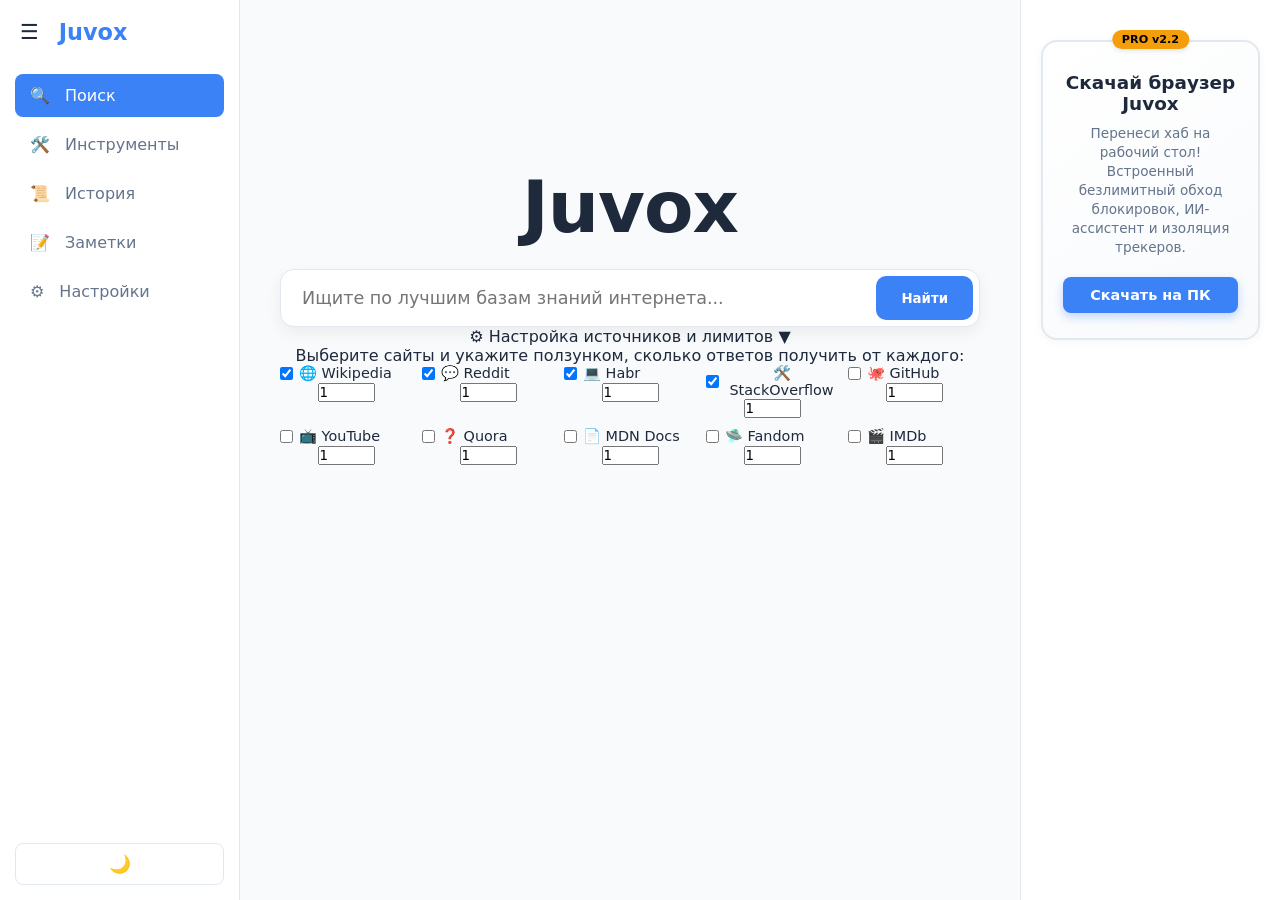
==== index.html @ 14ad8d16 "Update index.html" ====
<!DOCTYPE html>
<html lang="ru" data-theme="light">
<head>
    <meta charset="UTF-8">
    <meta name="viewport" content="width=device-width, initial-scale=1.0">
    <title>Juvox — Персональный Хаб</title>
    <link rel="stylesheet" href="style.css">
</head>
<body>

    <div class="juvox-container">
        
        <aside class="sidebar" id="sidebar">
            <div class="sidebar-header">
                <button id="sidebar-toggle" class="toggle-btn" title="Свернуть меню">☰</button>
                <div class="logo">Juvox</div>
            </div>
            
            <nav class="sidebar-nav">
                <ul>
                    <li class="nav-item active" data-target="home-screen">
                        <span class="nav-icon">🔍</span> 
                        <span class="nav-text">Поиск</span>
                    </li>
                    <li class="nav-item" id="tools-menu-btn">
                        <span class="nav-icon">🛠️</span> 
                        <span class="nav-text">Инструменты</span>
                    </li>
                    <li class="nav-item" data-target="history-screen" id="history-btn">
                        <span class="nav-icon">📜</span> 
                        <span class="nav-text">История</span>
                    </li>
                    <li class="nav-item" data-target="notes-screen" id="notes-btn">
                        <span class="nav-icon">📝</span> 
                        <span class="nav-text">Заметки</span>
                    </li>
                    <li class="nav-item" data-target="settings-screen" id="settings-btn">
                        <span class="nav-icon">⚙️</span> 
                        <span class="nav-text">Настройки</span>
                    </li>
                </ul>
            </nav>

            <button id="theme-toggle" class="theme-btn">🌙</button>
            <ul id="tabs-container" style="display: none;"><div id="add-tab"></div></ul>
        </aside>

        <div id="floating-tools-panel" class="tools-panel-hidden">
            <div class="tools-panel-header">
                <h3>🛠️ Инструменты</h3>
                <button id="close-tools-btn">×</button>
            </div>
            <div class="tools-panel-content">
                
                <div class="tool-accordion">
                    <div class="tool-acc-header">🔐 Генератор паролей <span class="acc-arrow">▼</span></div>
                    <div class="tool-acc-body">
                        <div class="tool-field">
                            <label>Длина: <span id="pass-len-val">12</span></label>
                            <input type="range" id="tool-pass-length" min="6" max="30" value="12">
                        </div>
                        <div class="tool-field">
                            <label>Минимум цифр: <span id="pass-dig-val">3</span></label>
                            <input type="range" id="tool-pass-digits" min="0" max="10" value="3">
                        </div>
                        <button id="tool-gen-pass-btn">Создать пароль</button>
                        <input type="text" id="tool-pass-output" readonly placeholder="Результат...">
                    </div>
                </div>

                <div class="tool-accordion">
                    <div class="tool-acc-header">📊 Анализ текста <span class="acc-arrow">▼</span></div>
                    <div class="tool-acc-body">
                        <textarea id="tool-text-counter" placeholder="Вставьте текст..."></textarea>
                        <div id="tool-counter-result">Символов: 0 | Слов: 0</div>
                    </div>
                </div>

                <div class="tool-accordion">
                    <div class="tool-acc-header">🔗 URL Кодировщик <span class="acc-arrow">▼</span></div>
                    <div class="tool-acc-body">
                        <input type="text" id="tool-url-input" placeholder="Введите ссылку или текст">
                        <div style="display:flex; gap:5px; margin-top:5px;">
                            <button id="tool-url-encode" style="padding:5px; font-size:0.8rem;">Encode</button>
                            <button id="tool-url-decode" style="padding:5px; font-size:0.8rem;">Decode</button>
                        </div>
                        <input type="text" id="tool-url-output" readonly placeholder="Результат преобразования" style="margin-top:5px;">
                    </div>
                </div>

                <div class="tool-accordion">
                    <div class="tool-acc-header">🎲 Рандомайзер чисел <span class="acc-arrow">▼</span></div>
                    <div class="tool-acc-body">
                        <div style="display:flex; gap:5px; margin-bottom:5px;">
                            <input type="number" id="rand-min" value="1" style="width:50px;">
                            <input type="number" id="rand-max" value="100" style="width:50px;">
                        </div>
                        <button id="tool-rand-btn">Сгенерировать</button>
                        <div id="tool-rand-output" style="text-align:center; font-weight:bold; font-size:1.2rem; margin-top:5px;">--</div>
                    </div>
                </div>

            </div>
        </div>

        <main class="main-content">
            <div id="top-search-area" style="display: none;"></div>

            <section id="home-screen" class="view-section">
                <div class="search-wrapper">
                    <h1 class="main-title">Juvox</h1>
                    
                    <div class="search-box">
                        <input type="text" id="search-input" placeholder="Ищите по лучшим базам знаний интернета..." autocomplete="off">
                        <button id="search-btn">Найти</button>
                        <div id="suggestions-box" class="suggestions-hidden"></div>
                    </div>

                    <div class="filter-accordion-container">
                        <div class="filter-acc-header" id="filter-toggle-btn">
                            <span>⚙️ Настройка источников и лимитов</span>
                            <span class="filter-arrow">▼</span>
                        </div>
                        
                        <div class="filter-acc-body filter-body-hidden" id="filter-accordion-body">
                            <p class="filter-help-text">Выберите сайты и укажите ползунком, сколько ответов получить от каждого:</p>
                            <div class="filter-grid">
                                <div class="filter-item"><label><input type="checkbox" value="wikipedia.org" checked> 🌐 Wikipedia</label><input type="number" class="res-count" min="1" max="5" value="1"></div>
                                <div class="filter-item"><label><input type="checkbox" value="reddit.com" checked> 💬 Reddit</label><input type="number" class="res-count" min="1" max="5" value="1"></div>
                                <div class="filter-item"><label><input type="checkbox" value="habr.com" checked> 💻 Habr</label><input type="number" class="res-count" min="1" max="5" value="1"></div>
                                <div class="filter-item"><label><input type="checkbox" value="stackoverflow.com" checked> 🛠️ StackOverflow</label><input type="number" class="res-count" min="1" max="5" value="1"></div>
                                <div class="filter-item"><label><input type="checkbox" value="github.com"> 🐙 GitHub</label><input type="number" class="res-count" min="1" max="5" value="1"></div>
                                <div class="filter-item"><label><input type="checkbox" value="youtube.com"> 📺 YouTube</label><input type="number" class="res-count" min="1" max="5" value="1"></div>
                                <div class="filter-item"><label><input type="checkbox" value="quora.com"> ❓ Quora</label><input type="number" class="res-count" min="1" max="5" value="1"></div>
                                <div class="filter-item"><label><input type="checkbox" value="developer.mozilla.org"> 📄 MDN Docs</label><input type="number" class="res-count" min="1" max="5" value="1"></div>
                                <div class="filter-item"><label><input type="checkbox" value="fandom.com"> 🛸 Fandom</label><input type="number" class="res-count" min="1" max="5" value="1"></div>
                                <div class="filter-item"><label><input type="checkbox" value="imdb.com"> 🎬 IMDb</label><input type="number" class="res-count" min="1" max="5" value="1"></div>
                            </div>
                        </div>
                    </div>
                </div>
            </section>

            <div id="web-view-container" class="view-section hidden"></div>

            <section id="history-screen" class="view-section hidden">
                <div class="content-card-ui">
                    <div class="section-header">
                        <h2>📜 История поисковых сессий</h2>
                        <button id="clear-history-btn" class="danger-btn">Очистить историю</button>
                    </div>
                    <p class="subtitle">Локальные логи ваших запросов. Нажмите на текст для повторного поиска.</p>
                    <div id="history-list-container"></div>
                </div>
            </section>

            <section id="notes-screen" class="view-section hidden">
                <div class="content-card-ui">
                    <h2>📝 Автономный блокнот Juvox</h2>
                    <p class="subtitle">Ваш персональный хаб-черновик. Интегрирован с результатами поиска.</p>
                    <div class="notepad-container">
                        <textarea id="juvox-notepad" placeholder="Начните писать или сохраняйте сюда данные из поисковой ленты..."></textarea>
                    </div>
                </div>
            </section>

            <section id="settings-screen" class="view-section hidden">
                <div class="content-card-ui">
                    <h2>⚙️ Настройки Системы</h2>
                    <p class="subtitle">Конфигурация ядра парсинга, прокси-шлюзов и приватности клиента.</p>
                    
                    <div class="settings-block">
                        <div class="setting-item-row">
                            <div class="setting-info">
                                <span class="setting-title">Поисковый CORS-шлюз</span>
                                <span class="setting-desc">Используется для обхода ограничений безопасности при прямых запросах.</span>
                            </div>
                            <select id="setting-proxy-select" class="juvox-select">
                                <option value="allorigins">AllOrigins Engine (Стабильный)</option>
                                <option value="corsproxy">CorsProxy IO (Быстрый)</option>
                            </select>
                        </div>

                        <hr class="settings-divider">

                        <div class="setting-item-row">
                            <div class="setting-info">
                                <span class="setting-title">Локальное логирование</span>
                                <span class="setting-desc">Сохранять историю запросов в зашифрованное хранилище браузера?</span>
                            </div>
                            <button id="btn-toggle-history-save" class="status-btn">Запись истории: ВКЛ</button>
                        </div>
                    </div>
                    
                    <div class="system-footer">Juvox Engine Core v2.2 // 2026</div>
                </div>
            </section>
        </main>

        <aside class="download-sidebar">
            <div class="download-box-animated">
                <div class="dl-badge">PRO v2.2</div>
                <h3>Скачай браузер Juvox</h3>
                <p>Перенеси хаб на рабочий стол! Встроенный безлимитный обход блокировок, ИИ-ассистент и изоляция трекеров.</p>
                <a href="#" class="dl-button" onclick="alert('Скачивание Juvox Desktop начнется в бета-тесте очень скоро!'); return false;">Скачать на ПК</a>
            </div>
        </aside>

    </div>

    <script src="script.js"></script>
</body>
</html>
---- style.css ----
/* ==========================================
   1. ДИНАМИЧЕСКИЕ ПЕРЕМЕННЫЕ ТЕМ
   ========================================== */
:root[data-theme="light"] {
    --bg-main: #f8fafc;
    --bg-sidebar: #ffffff;
    --bg-card: #ffffff;
    --text-main: #1e293b;
    --text-muted: #64748b;
    --border-color: #e2e8f0;
    --accent-color: #3b82f6;
    --accent-hover: #2563eb;
    --danger-color: #ef4444;
    --shadow-sm: 0 2px 8px rgba(0, 0, 0, 0.04);
    --shadow-md: 0 6px 16px rgba(0, 0, 0, 0.06);
}

:root[data-theme="dark"] {
    --bg-main: #0f172a;
    --bg-sidebar: #1e293b;
    --bg-card: #1e293b;
    --text-main: #f8fafc;
    --text-muted: #94a3b8;
    --border-color: #334155;
    --accent-color: #3b82f6;
    --accent-hover: #60a5fa;
    --danger-color: #f87171;
    --shadow-sm: 0 2px 8px rgba(0, 0, 0, 0.2);
    --shadow-md: 0 6px 20px rgba(0, 0, 0, 0.3);
}

* { box-sizing: border-box; margin: 0; padding: 0; font-family: system-ui, -apple-system, sans-serif; }

body {
    background-color: var(--bg-main);
    color: var(--text-main);
    min-height: 100vh;
    transition: background-color 0.3s, color 0.3s;
}

.juvox-container { display: flex; min-height: 100vh; position: relative; }

/* ==========================================
   2. САЙДБАР (ЛЕВЫЙ)
   ========================================== */
.sidebar {
    width: 240px;
    background-color: var(--bg-sidebar);
    border-right: 1px solid var(--border-color);
    display: flex;
    flex-direction: column;
    padding: 15px;
    transition: width 0.3s cubic-bezier(0.4, 0, 0.2, 1);
    z-index: 110;
    flex-shrink: 0;
}
.sidebar.collapsed { width: 72px; align-items: center; }
.sidebar-header { display: flex; align-items: center; gap: 15px; margin-bottom: 25px; width: 100%; }
.toggle-btn { background: none; border: none; font-size: 1.3rem; color: var(--text-main); cursor: pointer; padding: 5px; border-radius: 6px; }
.toggle-btn:hover { background-color: var(--border-color); }
.logo { font-size: 1.4rem; font-weight: 800; color: var(--accent-color); cursor: pointer; }
.sidebar.collapsed .logo { display: none; }
.sidebar-nav { flex: 1; width: 100%; }
.sidebar-nav ul { list-style: none; display: flex; flex-direction: column; gap: 6px; }
.nav-item { display: flex; align-items: center; gap: 15px; padding: 12px 15px; border-radius: 8px; cursor: pointer; font-weight: 500; color: var(--text-muted); white-space: nowrap; }
.nav-item:hover, .nav-item.active { background-color: var(--border-color); color: var(--text-main); }
.nav-item.active { background-color: var(--accent-color); color: #fff; }
.sidebar.collapsed .nav-text { display: none; }
.theme-btn { background: none; border: 1px solid var(--border-color); font-size: 1.1rem; padding: 10px; border-radius: 8px; cursor: pointer; color: var(--text-main); margin-top: auto; }

/* ==========================================
   3. ВЫДВИЖНОЙ БЛОК ИНСТРУМЕНТОВ
   ========================================== */
#floating-tools-panel {
    position: absolute;
    left: 240px;
    top: 0;
    bottom: 0;
    width: 300px;
    background-color: var(--bg-sidebar);
    border-right: 1px solid var(--border-color);
    box-shadow: var(--shadow-md);
    z-index: 105;
    display: flex;
    flex-direction: column;
    padding: 20px;
    transition: transform 0.3s cubic-bezier(0.4, 0, 0.2, 1), opacity 0.3s;
}
.sidebar.collapsed + #floating-tools-panel { left: 72px; }
.tools-panel-hidden { transform: translateX(-110%); opacity: 0; pointer-events: none; }
.tools-panel-header { display: flex; justify-content: space-between; align-items: center; margin-bottom: 20px; }
#close-tools-btn { background: none; border: none; font-size: 1.5rem; color: var(--text-muted); cursor: pointer; }
.tools-panel-content { display: flex; flex-direction: column; gap: 20px; overflow-y: auto; }
.mini-tool-box { background-color: var(--bg-main); border: 1px solid var(--border-color); padding: 12px; border-radius: 8px; }
.mini-tool-box h4 { margin-bottom: 8px; font-size: 0.95rem; }
.mini-tool-box button { width: 100%; padding: 8px; background-color: var(--accent-color); color: white; border: none; border-radius: 6px; cursor: pointer; font-weight: bold; margin-bottom: 8px; }
.mini-tool-box input, .mini-tool-box textarea { width: 100%; padding: 8px; background: var(--bg-card); border: 1px solid var(--border-color); border-radius: 6px; color: var(--text-main); font-size: 0.9rem; }
.mini-tool-box textarea { height: 70px; resize: none; }
#tool-counter-result { font-size: 0.75rem; color: var(--text-muted); margin-top: 5px; }

/* ==========================================
   4. ЦЕНТРАЛЬНЫЙ КОНТЕНТ И КРАСИВЫЙ ПОИСК
   ========================================== */
.main-content { flex: 1; padding: 40px; overflow-y: auto; }
.view-section { width: 100%; max-width: 760px; margin: 0 auto; animation: fadeIn 0.2s ease-out; }
.view-section.hidden { display: none !important; }

/* Приподняли обертку поиска чуть выше центра */
#home-screen { display: flex; align-items: center; justify-content: center; min-height: 70vh; }
.search-wrapper { width: 100%; text-align: center; margin-top: -80px; } /* Отрицательный маржин поднимает лого выше */

.main-title { font-size: 4.5rem; font-weight: 900; margin-bottom: 20px; color: var(--text-main); letter-spacing: -1px; }
.search-box { display: flex; position: relative; background-color: var(--bg-card); border: 1px solid var(--border-color); border-radius: 14px; padding: 6px; box-shadow: var(--shadow-md); }
.search-box input { flex: 1; border: none; background: none; outline: none; padding: 12px 15px; font-size: 1.1rem; color: var(--text-main); }
.search-box button { background-color: var(--accent-color); color: white; border: none; padding: 0 25px; border-radius: 10px; font-weight: 600; cursor: pointer; }
.search-box button:hover { background-color: var(--accent-hover); }
.search-box.minimized { max-width: 100%; margin-bottom: 25px; }

/* Фильтры источников */
.filter-container { margin-top: 25px; text-align: left; background: var(--bg-card); border: 1px solid var(--border-color); padding: 15px; border-radius: 12px; box-shadow: var(--shadow-sm); }
.filter-label { font-size: 0.85rem; font-weight: bold; color: var(--text-muted); text-transform: uppercase; display: block; margin-bottom: 10px; }
.filter-grid { display: grid; grid-template-columns: repeat(auto-fill, minmax(130px, 1fr)); gap: 10px; }
.filter-grid label { font-size: 0.9rem; cursor: pointer; display: flex; align-items: center; gap: 6px; color: var(--text-main); user-select: none; }

/* Карточки выдачи */
.hub-badge { display: inline-block; padding: 3px 8px; font-size: 0.7rem; font-weight: bold; border-radius: 4px; background-color: var(--accent-color); color: white; text-transform: uppercase; margin-bottom: 6px; }
.snippet-wrapper { position: relative; max-height: 75px; overflow: hidden; transition: max-height 0.3s ease; margin: 8px 0; }
.snippet-wrapper.expanded { max-height: 1000px; }
.btn-toggle-snippet { background: none; border: none; color: var(--accent-color); font-size: 0.85rem; font-weight: bold; cursor: pointer; padding: 0; margin-bottom: 10px; display: block; }
.btn-go-site { display: inline-block; padding: 6px 12px; background: var(--bg-main); border: 1px solid var(--border-color); border-radius: 6px; color: var(--text-main); text-decoration: none; font-size: 0.85rem; font-weight: 500; }
.btn-go-site:hover { background: var(--border-color); }

/* ==========================================
   5. ПРАВАЯ АНИМИРОВАННАЯ КОЛОНКА (СКАЧИВАНИЕ)
   ========================================== */
.download-sidebar {
    width: 260px;
    padding: 40px 20px;
    border-left: 1px solid var(--border-color);
    background-color: var(--bg-sidebar);
    display: flex;
    flex-direction: column;
    flex-shrink: 0;
}
.download-box-animated {
    background: linear-gradient(145deg, var(--bg-card), var(--bg-main));
    border: 2px solid var(--border-color);
    border-radius: 16px;
    padding: 25px 20px;
    text-align: center;
    position: relative;
    box-shadow: var(--shadow-sm);
    animation: borderPulse 4s infinite ease-in-out;
}
.dl-badge {
    position: absolute;
    top: -12px;
    left: 50%;
    transform: translateX(-50%);
    background: #f59e0b;
    color: #000;
    font-size: 0.7rem;
    font-weight: bold;
    padding: 3px 10px;
    border-radius: 20px;
    box-shadow: 0 2px 5px rgba(0,0,0,0.1);
}
.download-box-animated h3 { font-size: 1.15rem; margin-top: 5px; margin-bottom: 10px; }
.download-box-animated p { font-size: 0.85rem; color: var(--text-muted); line-height: 1.4; margin-bottom: 20px; }
.dl-button {
    display: block;
    padding: 10px 15px;
    background-color: var(--accent-color);
    color: white;
    text-decoration: none;
    border-radius: 8px;
    font-weight: bold;
    font-size: 0.9rem;
    box-shadow: 0 4px 10px rgba(59, 130, 246, 0.3);
    transition: transform 0.2s;
}
.dl-button:hover { transform: scale(1.03); }

/* Остальные разделы */
#juvox-notepad { width: 100%; height: 420px; background-color: var(--bg-card); color: var(--text-main); border: 1px solid var(--border-color); border-radius: 12px; padding: 15px; font-size: 1.05rem; resize: none; outline: none; }
.settings-card { background-color: var(--bg-card); border: 1px solid var(--border-color); border-radius: 12px; padding: 20px; }
.setting-item-row { display: flex; justify-content: space-between; align-items: center; }

/* ==========================================
   6. АНИМАЦИИ
   ========================================== */
@keyframes fadeIn { from { opacity: 0; transform: translateY(5px); } to { opacity: 1; transform: translateY(0); } }
@keyframes spin { 100% { transform: rotate(360deg); } }
@keyframes borderPulse {
    0%, 100% { border-color: var(--border-color); box-shadow: 0 0 5px rgba(59, 130, 246, 0); }
    50% { border-color: var(--accent-color); box-shadow: 0 0 15px rgba(59, 130, 246, 0.2); }
}

#suggestions-box { position: absolute; top: 105%; left: 0; right: 0; background: var(--bg-card); border: 1px solid var(--border-color); border-radius: 8px; z-index: 150; }
.suggestions-hidden { display: none !important; }
.suggestion-item { padding: 10px 15px; text-align: left; cursor: pointer; }
.suggestion-item:hover { background-color: var(--border-color); }
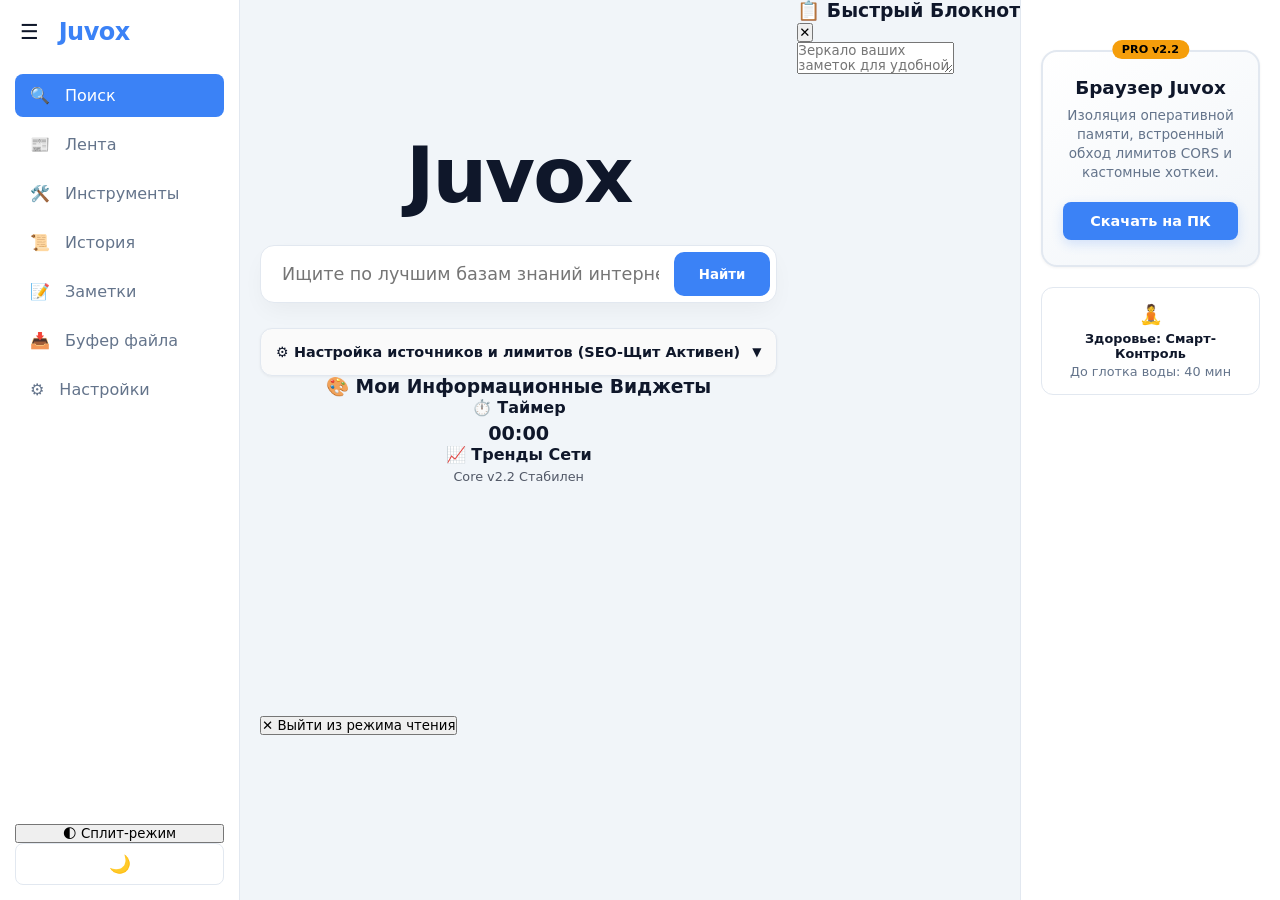
==== commit 96b6e910: "Update index.html" ====
--- a/index.html
+++ b/index.html
@@ -3,10 +3,13 @@
 <head>
     <meta charset="UTF-8">
     <meta name="viewport" content="width=device-width, initial-scale=1.0">
-    <title>Juvox — Персональный Хаб</title>
+    <title>Juvox — Ультимативный Персональный Хаб</title>
     <link rel="stylesheet" href="style.css">
+    <script async id="google-analytics-script"></script>
 </head>
 <body>
+
+    <div id="toast-container"></div>
 
     <div class="juvox-container">
         
@@ -19,30 +22,31 @@
             <nav class="sidebar-nav">
                 <ul>
                     <li class="nav-item active" data-target="home-screen">
-                        <span class="nav-icon">🔍</span> 
-                        <span class="nav-text">Поиск</span>
+                        <span class="nav-icon">🔍</span> <span class="nav-text">Поиск</span>
+                    </li>
+                    <li class="nav-item" data-target="feed-screen">
+                        <span class="nav-icon">📰</span> <span class="nav-text">Лента</span>
                     </li>
                     <li class="nav-item" id="tools-menu-btn">
-                        <span class="nav-icon">🛠️</span> 
-                        <span class="nav-text">Инструменты</span>
-                    </li>
-                    <li class="nav-item" data-target="history-screen" id="history-btn">
-                        <span class="nav-icon">📜</span> 
-                        <span class="nav-text">История</span>
-                    </li>
-                    <li class="nav-item" data-target="notes-screen" id="notes-btn">
-                        <span class="nav-icon">📝</span> 
-                        <span class="nav-text">Заметки</span>
-                    </li>
-                    <li class="nav-item" data-target="settings-screen" id="settings-btn">
-                        <span class="nav-icon">⚙️</span> 
-                        <span class="nav-text">Настройки</span>
+                        <span class="nav-icon">🛠️</span> <span class="nav-text">Инструменты</span>
+                    </li>
+                    <li class="nav-item" data-target="history-screen">
+                        <span class="nav-icon">📜</span> <span class="nav-text">История</span>
+                    </li>
+                    <li class="nav-item" data-target="notes-screen">
+                        <span class="nav-icon">📝</span> <span class="nav-text">Заметки</span>
+                    </li>
+                    <li class="nav-item" data-target="dropzone-screen">
+                        <span class="nav-icon">📥</span> <span class="nav-text">Буфер файла</span>
+                    </li>
+                    <li class="nav-item" data-target="settings-screen">
+                        <span class="nav-icon">⚙️</span> <span class="nav-text">Настройки</span>
                     </li>
                 </ul>
             </nav>
 
+            <button id="split-screen-btn" class="sidebar-action-btn" title="Разделить экран">🌓 Сплит-режим</button>
             <button id="theme-toggle" class="theme-btn">🌙</button>
-            <ul id="tabs-container" style="display: none;"><div id="add-tab"></div></ul>
         </aside>
 
         <div id="floating-tools-panel" class="tools-panel-hidden">
@@ -53,6 +57,31 @@
             <div class="tools-panel-content">
                 
                 <div class="tool-accordion">
+                    <div class="tool-acc-header">🧮 Модный Калькулятор <span class="acc-arrow">▼</span></div>
+                    <div class="tool-acc-body">
+                        <div class="calc-display" id="calc-screen">0</div>
+                        <div class="calc-grid">
+                            <button class="calc-btn action" data-val="C">C</button>
+                            <button class="calc-btn op" data-val="/">/</button>
+                            <button class="calc-btn op" data-val="*">*</button>
+                            <button class="calc-btn op" data-val="-">-</button>
+                            <button class="calc-btn" data-val="7">7</button>
+                            <button class="calc-btn" data-val="8">8</button>
+                            <button class="calc-btn" data-val="9">9</button>
+                            <button class="calc-btn op" data-val="+">+</button>
+                            <button class="calc-btn" data-val="4">4</button>
+                            <button class="calc-btn" data-val="5">5</button>
+                            <button class="calc-btn" data-val="6">6</button>
+                            <button class="calc-btn eq" data-val="=">=</button>
+                            <button class="calc-btn" data-val="1">1</button>
+                            <button class="calc-btn" data-val="2">2</button>
+                            <button class="calc-btn" data-val="3">3</button>
+                            <button class="calc-btn zero" data-val="0">0</button>
+                        </div>
+                    </div>
+                </div>
+
+                <div class="tool-accordion">
                     <div class="tool-acc-header">🔐 Генератор паролей <span class="acc-arrow">▼</span></div>
                     <div class="tool-acc-body">
                         <div class="tool-field">
@@ -69,41 +98,63 @@
                 </div>
 
                 <div class="tool-accordion">
-                    <div class="tool-acc-header">📊 Анализ текста <span class="acc-arrow">▼</span></div>
+                    <div class="tool-acc-header">⏱️ Секундомер & Таймер <span class="acc-arrow">▼</span></div>
                     <div class="tool-acc-body">
-                        <textarea id="tool-text-counter" placeholder="Вставьте текст..."></textarea>
-                        <div id="tool-counter-result">Символов: 0 | Слов: 0</div>
-                    </div>
-                </div>
-
-                <div class="tool-accordion">
-                    <div class="tool-acc-header">🔗 URL Кодировщик <span class="acc-arrow">▼</span></div>
+                        <div class="timer-display" id="timer-output">00:00.00</div>
+                        <div style="display:flex; gap:5px; margin-bottom:10px;">
+                            <button id="timer-start-btn">Старт</button>
+                            <button id="timer-stop-btn">Пауза</button>
+                            <button id="timer-reset-btn">Сброс</button>
+                        </div>
+                        <div class="tool-field">
+                            <label>Помодоро Таймер (минут):</label>
+                            <input type="number" id="pomodoro-duration" value="25" min="1" max="60" style="padding:5px; border-radius:4px; border:1px solid var(--border-color);">
+                            <button id="pomodoro-start-btn" style="margin-top:5px; background:#e11d48;">Запустить Фокус</button>
+                        </div>
+                    </div>
+                </div>
+
+                <div class="tool-accordion">
+                    <div class="tool-acc-header">⚡ Интернетометр <span class="acc-arrow">▼</span></div>
+                    <div class="tool-acc-body" style="text-align:center;">
+                        <button id="speedtest-btn">Проверить скорость связи</button>
+                        <div id="speedtest-result" style="margin-top:10px; font-weight:bold; font-size:1.1rem; color:var(--accent-color);">-- Мбит/с</div>
+                    </div>
+                </div>
+
+                <div class="tool-accordion">
+                    <div class="tool-acc-header">🎵 ИИ Фонотека & Микшер <span class="acc-arrow">▼</span></div>
                     <div class="tool-acc-body">
-                        <input type="text" id="tool-url-input" placeholder="Введите ссылку или текст">
-                        <div style="display:flex; gap:5px; margin-top:5px;">
-                            <button id="tool-url-encode" style="padding:5px; font-size:0.8rem;">Encode</button>
-                            <button id="tool-url-decode" style="padding:5px; font-size:0.8rem;">Decode</button>
-                        </div>
-                        <input type="text" id="tool-url-output" readonly placeholder="Результат преобразования" style="margin-top:5px;">
-                    </div>
-                </div>
-
-                <div class="tool-accordion">
-                    <div class="tool-acc-header">🎲 Рандомайзер чисел <span class="acc-arrow">▼</span></div>
-                    <div class="tool-acc-body">
-                        <div style="display:flex; gap:5px; margin-bottom:5px;">
-                            <input type="number" id="rand-min" value="1" style="width:50px;">
-                            <input type="number" id="rand-max" value="100" style="width:50px;">
-                        </div>
-                        <button id="tool-rand-btn">Сгенерировать</button>
-                        <div id="tool-rand-output" style="text-align:center; font-weight:bold; font-size:1.2rem; margin-top:5px;">--</div>
+                        <label style="font-size:0.75rem; font-weight:bold; display:block; margin-bottom:5px;">Загрузить свой трек (.mp3, .wav):</label>
+                        <input type="file" id="music-uploader" accept="audio/*" style="font-size:0.8rem; margin-bottom:10px; width:100%;">
+                        <audio id="mixer-player" controls style="width:100%; margin-bottom:10px; display:none;"></audio>
+                        
+                        <div class="tool-field">
+                            <label>Звуки дождя</label>
+                            <input type="range" min="0" max="100" value="0" class="mixer-slider">
+                        </div>
+                        <div class="tool-field">
+                            <label>Киберпанк эмбиент</label>
+                            <input type="range" min="0" max="100" value="0" class="mixer-slider">
+                        </div>
+                    </div>
+                </div>
+
+                <div class="tool-accordion">
+                    <div class="tool-acc-header">⌨️ Горячие Клавиши App <span class="acc-arrow">▼</span></div>
+                    <div class="tool-acc-body" style="font-size:0.8rem; line-height:1.5;">
+                        <div style="color: #f59e0b; font-weight:bold; margin-bottom:5px;">⚠️ Доступно только в Juvox Desktop:</div>
+                        • <code>Ctrl + K</code> — Вызов Смарт-строки команд<br>
+                        • <code>Alt + N</code> — Моментальная заметка<br>
+                        • <code>Alt + S</code> — Переключить сплит-экран<br>
+                        • <code>Ctrl + Shift + D</code> — Очистить буфер
                     </div>
                 </div>
 
             </div>
         </div>
 
-        <main class="main-content">
+        <main class="main-content" id="main-scroll-panel">
             <div id="top-search-area" style="display: none;"></div>
 
             <section id="home-screen" class="view-section">
@@ -113,28 +164,36 @@
                     <div class="search-box">
                         <input type="text" id="search-input" placeholder="Ищите по лучшим базам знаний интернета..." autocomplete="off">
                         <button id="search-btn">Найти</button>
-                        <div id="suggestions-box" class="suggestions-hidden"></div>
                     </div>
 
                     <div class="filter-accordion-container">
                         <div class="filter-acc-header" id="filter-toggle-btn">
-                            <span>⚙️ Настройка источников и лимитов</span>
+                            <span>⚙️ Настройка источников и лимитов (SEO-Щит Активен)</span>
                             <span class="filter-arrow">▼</span>
                         </div>
                         
                         <div class="filter-acc-body filter-body-hidden" id="filter-accordion-body">
-                            <p class="filter-help-text">Выберите сайты и укажите ползунком, сколько ответов получить от каждого:</p>
+                            <p class="filter-help-text">Выберите сайты и укажите лимит ответов от каждого сообщества:</p>
                             <div class="filter-grid">
                                 <div class="filter-item"><label><input type="checkbox" value="wikipedia.org" checked> 🌐 Wikipedia</label><input type="number" class="res-count" min="1" max="5" value="1"></div>
                                 <div class="filter-item"><label><input type="checkbox" value="reddit.com" checked> 💬 Reddit</label><input type="number" class="res-count" min="1" max="5" value="1"></div>
                                 <div class="filter-item"><label><input type="checkbox" value="habr.com" checked> 💻 Habr</label><input type="number" class="res-count" min="1" max="5" value="1"></div>
                                 <div class="filter-item"><label><input type="checkbox" value="stackoverflow.com" checked> 🛠️ StackOverflow</label><input type="number" class="res-count" min="1" max="5" value="1"></div>
                                 <div class="filter-item"><label><input type="checkbox" value="github.com"> 🐙 GitHub</label><input type="number" class="res-count" min="1" max="5" value="1"></div>
-                                <div class="filter-item"><label><input type="checkbox" value="youtube.com"> 📺 YouTube</label><input type="number" class="res-count" min="1" max="5" value="1"></div>
-                                <div class="filter-item"><label><input type="checkbox" value="quora.com"> ❓ Quora</label><input type="number" class="res-count" min="1" max="5" value="1"></div>
-                                <div class="filter-item"><label><input type="checkbox" value="developer.mozilla.org"> 📄 MDN Docs</label><input type="number" class="res-count" min="1" max="5" value="1"></div>
-                                <div class="filter-item"><label><input type="checkbox" value="fandom.com"> 🛸 Fandom</label><input type="number" class="res-count" min="1" max="5" value="1"></div>
-                                <div class="filter-item"><label><input type="checkbox" value="imdb.com"> 🎬 IMDb</label><input type="number" class="res-count" min="1" max="5" value="1"></div>
+                            </div>
+                        </div>
+                    </div>
+
+                    <div class="widget-constructor-area">
+                        <h3>🎨 Мои Информационные Виджеты</h3>
+                        <div class="widget-grid" id="widget-drop-zone">
+                            <div class="juvox-widget" data-size="small">
+                                <h4>⏱️ Таймер</h4>
+                                <div id="widget-timer-view" style="font-size:1.2rem; font-weight:bold; margin-top:5px;">00:00</div>
+                            </div>
+                            <div class="juvox-widget" data-size="small">
+                                <h4>📈 Тренды Сети</h4>
+                                <div style="font-size:0.8rem; opacity:0.7; margin-top:5px;">Core v2.2 Стабилен</div>
                             </div>
                         </div>
                     </div>
@@ -143,13 +202,30 @@
 
             <div id="web-view-container" class="view-section hidden"></div>
 
+            <div id="reader-mode-overlay" class="reader-hidden">
+                <div class="reader-container">
+                    <button id="close-reader-btn">✕ Выйти из режима чтения</button>
+                    <h1 id="reader-title"></h1>
+                    <div id="reader-content"></div>
+                </div>
+            </div>
+
+            <section id="feed-screen" class="view-section hidden">
+                <div class="content-card-ui">
+                    <div class="feed-header-tabs">
+                        <button class="feed-tab-btn active" id="feed-all-btn">🌐 Все публикации</button>
+                        <button class="feed-tab-btn" id="feed-fav-btn">❤️ Моё Избранное</button>
+                    </div>
+                    <div id="feed-cards-container" style="margin-top:20px;"></div>
+                </div>
+            </section>
+
             <section id="history-screen" class="view-section hidden">
                 <div class="content-card-ui">
                     <div class="section-header">
-                        <h2>📜 История поисковых сессий</h2>
-                        <button id="clear-history-btn" class="danger-btn">Очистить историю</button>
-                    </div>
-                    <p class="subtitle">Локальные логи ваших запросов. Нажмите на текст для повторного поиска.</p>
+                        <h2>📜 История запросов</h2>
+                        <button id="clear-history-btn" class="danger-btn">Очистить лог</button>
+                    </div>
                     <div id="history-list-container"></div>
                 </div>
             </section>
@@ -157,52 +233,91 @@
             <section id="notes-screen" class="view-section hidden">
                 <div class="content-card-ui">
                     <h2>📝 Автономный блокнот Juvox</h2>
-                    <p class="subtitle">Ваш персональный хаб-черновик. Интегрирован с результатами поиска.</p>
+                    <div class="notes-search-wrapper" style="margin: 15px 0;">
+                        <input type="text" id="notes-search-input" placeholder="🔍 Быстрый поиск по заголовкам и тексту заметок..." style="width:100%; padding:10px; border-radius:8px; border:1px solid var(--border-color); background:var(--bg-main); color:var(--text-main);">
+                    </div>
                     <div class="notepad-container">
-                        <textarea id="juvox-notepad" placeholder="Начните писать или сохраняйте сюда данные из поисковой ленты..."></textarea>
-                    </div>
+                        <textarea id="juvox-notepad" placeholder="Сохраняйте данные из поиска или пишите здесь..."></textarea>
+                    </div>
+                </div>
+            </section>
+
+            <section id="dropzone-screen" class="view-section hidden">
+                <div class="content-card-ui">
+                    <h2>📥 Локальный Склад файлов (Drop Zone)</h2>
+                    <p class="subtitle">Перетащите файлы с ПК сюда, чтобы хранить их под рукой во время сессии.</p>
+                    <div id="drop-zone-area" class="drop-zone-box">
+                        <p>Перетащите файлы `.txt`, `.png`, `.jpg` сюда или нажмите для выбора</p>
+                        <input type="file" id="drop-zone-file-input" multiple style="display:none;">
+                    </div>
+                    <div id="drop-zone-list" style="margin-top:20px;"></div>
                 </div>
             </section>
 
             <section id="settings-screen" class="view-section hidden">
                 <div class="content-card-ui">
                     <h2>⚙️ Настройки Системы</h2>
-                    <p class="subtitle">Конфигурация ядра парсинга, прокси-шлюзов и приватности клиента.</p>
                     
                     <div class="settings-block">
                         <div class="setting-item-row">
                             <div class="setting-info">
-                                <span class="setting-title">Поисковый CORS-шлюз</span>
-                                <span class="setting-desc">Используется для обхода ограничений безопасности при прямых запросах.</span>
-                            </div>
-                            <select id="setting-proxy-select" class="juvox-select">
-                                <option value="allorigins">AllOrigins Engine (Стабильный)</option>
-                                <option value="corsproxy">CorsProxy IO (Быстрый)</option>
+                                <span class="setting-title">Визуальная Тема</span>
+                                <span class="setting-desc">Выбор цветового пространства и спецэффектов.</span>
+                            </div>
+                            <select id="theme-selector" class="juvox-select">
+                                <option value="light">Дневной свет (Light)</option>
+                                <option value="dark">Глубокая ночь (Dark)</option>
+                                <option value="midnight">Режим Полуночника (Warm Contrast)</option>
+                                <option value="glassmorphic">Матовое стекло (Glassmorphic)</option>
                             </select>
                         </div>
-
                         <hr class="settings-divider">
-
                         <div class="setting-item-row">
                             <div class="setting-info">
-                                <span class="setting-title">Локальное логирование</span>
-                                <span class="setting-desc">Сохранять историю запросов в зашифрованное хранилище браузера?</span>
-                            </div>
-                            <button id="btn-toggle-history-save" class="status-btn">Запись истории: ВКЛ</button>
-                        </div>
-                    </div>
-                    
-                    <div class="system-footer">Juvox Engine Core v2.2 // 2026</div>
+                                <span class="setting-title">Кастомные обои (.jpg, .png, .webp)</span>
+                                <span class="setting-desc">Загрузите свое изображение для заднего плана хаба.</span>
+                            </div>
+                            <input type="file" id="bg-uploader" accept="image/*">
+                        </div>
+                        <hr class="settings-divider">
+                        <div class="setting-item-row">
+                            <div class="setting-info">
+                                <span class="setting-title">Google Analytics ID</span>
+                                <span class="setting-desc">Вставьте ваш 'G-XXXXXXXXXX' токен для отслеживания внешней аналитики.</span>
+                            </div>
+                            <input type="text" id="ga-token-input" class="juvox-select" placeholder="G-XXXXXXXXXX" style="width:200px;">
+                        </div>
+                        <hr class="settings-divider">
+                        <div class="setting-item-row">
+                            <div class="setting-info">
+                                <span class="setting-title">Локальное логгирование</span>
+                            </div>
+                            <button id="btn-toggle-history-save" class="status-btn">Запись: ВКЛ</button>
+                        </div>
+                    </div>
                 </div>
             </section>
         </main>
 
-        <aside class="download-sidebar">
+        <aside class="split-sidebar hidden" id="right-split-panel">
+            <div class="split-panel-header">
+                <h3>📋 Быстрый Блокнот</h3>
+                <button id="close-split-btn">✕</button>
+            </div>
+            <textarea id="split-notepad-mirror" placeholder="Зеркало ваших заметок для удобной работы в сплит-режиме..."></textarea>
+        </aside>
+
+        <aside class="download-sidebar" id="right-download-panel">
             <div class="download-box-animated">
                 <div class="dl-badge">PRO v2.2</div>
-                <h3>Скачай браузер Juvox</h3>
-                <p>Перенеси хаб на рабочий стол! Встроенный безлимитный обход блокировок, ИИ-ассистент и изоляция трекеров.</p>
-                <a href="#" class="dl-button" onclick="alert('Скачивание Juvox Desktop начнется в бета-тесте очень скоро!'); return false;">Скачать на ПК</a>
+                <h3>Браузер Juvox</h3>
+                <p>Изоляция оперативной памяти, встроенный обход лимитов CORS и кастомные хоткеи.</p>
+                <a href="#" class="dl-button" onclick="toast('Запуск сборки десктопного клиента...'); return false;">Скачать на ПК</a>
+            </div>
+            <div class="health-reminder-widget" style="margin-top:20px; padding:15px; border:1px solid var(--border-color); border-radius:12px; background:var(--bg-card); font-size:0.8rem; text-align:center;">
+                <span style="font-size:1.2rem;">🧘</span>
+                <div style="font-weight:bold; margin-top:5px;">Здоровье: Смарт-Контроль</div>
+                <div style="color:var(--text-muted); margin-top:3px;" id="health-timer-text">До глотка воды: 40 мин</div>
             </div>
         </aside>
 
--- a/style.css
+++ b/style.css
@@ -1,64 +1,72 @@
 /* ==========================================
-   1. ДИНАМИЧЕСКИЕ ПЕРЕМЕННЫЕ ТЕМ
+   1. ПЕРЕМЕННЫЕ ЦВЕТОВЫХ СХЕМ
    ========================================== */
 :root[data-theme="light"] {
-    --bg-main: #f8fafc;
+    --bg-main: #f1f5f9;
     --bg-sidebar: #ffffff;
     --bg-card: #ffffff;
-    --text-main: #1e293b;
+    --text-main: #0f172a;
     --text-muted: #64748b;
     --border-color: #e2e8f0;
     --accent-color: #3b82f6;
-    --accent-hover: #2563eb;
+    --accent-hover: #1d4ed8;
     --danger-color: #ef4444;
-    --shadow-sm: 0 2px 8px rgba(0, 0, 0, 0.04);
-    --shadow-md: 0 6px 16px rgba(0, 0, 0, 0.06);
+    --shadow-sm: 0 1px 3px rgba(0,0,0,0.05);
+    --shadow-md: 0 10px 25px -5px rgba(0, 0, 0, 0.05);
 }
 
 :root[data-theme="dark"] {
-    --bg-main: #0f172a;
-    --bg-sidebar: #1e293b;
-    --bg-card: #1e293b;
-    --text-main: #f8fafc;
-    --text-muted: #94a3b8;
-    --border-color: #334155;
+    --bg-main: #0b0f19;
+    --bg-sidebar: #111827;
+    --bg-card: #1f2937;
+    --text-main: #f9fafb;
+    --text-muted: #9ca3af;
+    --border-color: #374151;
     --accent-color: #3b82f6;
     --accent-hover: #60a5fa;
     --danger-color: #f87171;
-    --shadow-sm: 0 2px 8px rgba(0, 0, 0, 0.2);
-    --shadow-md: 0 6px 20px rgba(0, 0, 0, 0.3);
+    --shadow-sm: 0 1px 3px rgba(0,0,0,0.3);
+    --shadow-md: 0 10px 25px -5px rgba(0, 0, 0, 0.4);
 }
 
 * { box-sizing: border-box; margin: 0; padding: 0; font-family: system-ui, -apple-system, sans-serif; }
 
+/* Блокировка прокрутки всего экрана, кроме центра */
 body {
     background-color: var(--bg-main);
     color: var(--text-main);
-    min-height: 100vh;
-    transition: background-color 0.3s, color 0.3s;
-}
-
-.juvox-container { display: flex; min-height: 100vh; position: relative; }
-
-/* ==========================================
-   2. САЙДБАР (ЛЕВЫЙ)
+    height: 100vh;
+    overflow: hidden; 
+    transition: background-color 0.2s, color 0.2s;
+}
+
+.juvox-container { 
+    display: flex; 
+    height: 100vh; 
+    width: 100vw;
+    overflow: hidden;
+}
+
+/* ==========================================
+   2. ЛЕВЫЙ И ПРАВЫЙ САЙДБАРЫ (ФИКСИРОВАННЫЕ)
    ========================================== */
 .sidebar {
     width: 240px;
+    height: 100vh;
     background-color: var(--bg-sidebar);
     border-right: 1px solid var(--border-color);
     display: flex;
     flex-direction: column;
     padding: 15px;
-    transition: width 0.3s cubic-bezier(0.4, 0, 0.2, 1);
-    z-index: 110;
+    transition: width 0.3s ease;
     flex-shrink: 0;
+    z-index: 100;
 }
 .sidebar.collapsed { width: 72px; align-items: center; }
 .sidebar-header { display: flex; align-items: center; gap: 15px; margin-bottom: 25px; width: 100%; }
 .toggle-btn { background: none; border: none; font-size: 1.3rem; color: var(--text-main); cursor: pointer; padding: 5px; border-radius: 6px; }
 .toggle-btn:hover { background-color: var(--border-color); }
-.logo { font-size: 1.4rem; font-weight: 800; color: var(--accent-color); cursor: pointer; }
+.logo { font-size: 1.5rem; font-weight: 900; color: var(--accent-color); cursor: pointer; letter-spacing: -0.5px; }
 .sidebar.collapsed .logo { display: none; }
 .sidebar-nav { flex: 1; width: 100%; }
 .sidebar-nav ul { list-style: none; display: flex; flex-direction: column; gap: 6px; }
@@ -68,135 +76,137 @@
 .sidebar.collapsed .nav-text { display: none; }
 .theme-btn { background: none; border: 1px solid var(--border-color); font-size: 1.1rem; padding: 10px; border-radius: 8px; cursor: pointer; color: var(--text-main); margin-top: auto; }
 
-/* ==========================================
-   3. ВЫДВИЖНОЙ БЛОК ИНСТРУМЕНТОВ
-   ========================================== */
-#floating-tools-panel {
-    position: absolute;
-    left: 240px;
-    top: 0;
-    bottom: 0;
-    width: 300px;
-    background-color: var(--bg-sidebar);
-    border-right: 1px solid var(--border-color);
-    box-shadow: var(--shadow-md);
-    z-index: 105;
-    display: flex;
-    flex-direction: column;
-    padding: 20px;
-    transition: transform 0.3s cubic-bezier(0.4, 0, 0.2, 1), opacity 0.3s;
-}
-.sidebar.collapsed + #floating-tools-panel { left: 72px; }
-.tools-panel-hidden { transform: translateX(-110%); opacity: 0; pointer-events: none; }
-.tools-panel-header { display: flex; justify-content: space-between; align-items: center; margin-bottom: 20px; }
-#close-tools-btn { background: none; border: none; font-size: 1.5rem; color: var(--text-muted); cursor: pointer; }
-.tools-panel-content { display: flex; flex-direction: column; gap: 20px; overflow-y: auto; }
-.mini-tool-box { background-color: var(--bg-main); border: 1px solid var(--border-color); padding: 12px; border-radius: 8px; }
-.mini-tool-box h4 { margin-bottom: 8px; font-size: 0.95rem; }
-.mini-tool-box button { width: 100%; padding: 8px; background-color: var(--accent-color); color: white; border: none; border-radius: 6px; cursor: pointer; font-weight: bold; margin-bottom: 8px; }
-.mini-tool-box input, .mini-tool-box textarea { width: 100%; padding: 8px; background: var(--bg-card); border: 1px solid var(--border-color); border-radius: 6px; color: var(--text-main); font-size: 0.9rem; }
-.mini-tool-box textarea { height: 70px; resize: none; }
-#tool-counter-result { font-size: 0.75rem; color: var(--text-muted); margin-top: 5px; }
-
-/* ==========================================
-   4. ЦЕНТРАЛЬНЫЙ КОНТЕНТ И КРАСИВЫЙ ПОИСК
-   ========================================== */
-.main-content { flex: 1; padding: 40px; overflow-y: auto; }
-.view-section { width: 100%; max-width: 760px; margin: 0 auto; animation: fadeIn 0.2s ease-out; }
-.view-section.hidden { display: none !important; }
-
-/* Приподняли обертку поиска чуть выше центра */
-#home-screen { display: flex; align-items: center; justify-content: center; min-height: 70vh; }
-.search-wrapper { width: 100%; text-align: center; margin-top: -80px; } /* Отрицательный маржин поднимает лого выше */
-
-.main-title { font-size: 4.5rem; font-weight: 900; margin-bottom: 20px; color: var(--text-main); letter-spacing: -1px; }
-.search-box { display: flex; position: relative; background-color: var(--bg-card); border: 1px solid var(--border-color); border-radius: 14px; padding: 6px; box-shadow: var(--shadow-md); }
-.search-box input { flex: 1; border: none; background: none; outline: none; padding: 12px 15px; font-size: 1.1rem; color: var(--text-main); }
-.search-box button { background-color: var(--accent-color); color: white; border: none; padding: 0 25px; border-radius: 10px; font-weight: 600; cursor: pointer; }
-.search-box button:hover { background-color: var(--accent-hover); }
-.search-box.minimized { max-width: 100%; margin-bottom: 25px; }
-
-/* Фильтры источников */
-.filter-container { margin-top: 25px; text-align: left; background: var(--bg-card); border: 1px solid var(--border-color); padding: 15px; border-radius: 12px; box-shadow: var(--shadow-sm); }
-.filter-label { font-size: 0.85rem; font-weight: bold; color: var(--text-muted); text-transform: uppercase; display: block; margin-bottom: 10px; }
-.filter-grid { display: grid; grid-template-columns: repeat(auto-fill, minmax(130px, 1fr)); gap: 10px; }
-.filter-grid label { font-size: 0.9rem; cursor: pointer; display: flex; align-items: center; gap: 6px; color: var(--text-main); user-select: none; }
-
-/* Карточки выдачи */
-.hub-badge { display: inline-block; padding: 3px 8px; font-size: 0.7rem; font-weight: bold; border-radius: 4px; background-color: var(--accent-color); color: white; text-transform: uppercase; margin-bottom: 6px; }
-.snippet-wrapper { position: relative; max-height: 75px; overflow: hidden; transition: max-height 0.3s ease; margin: 8px 0; }
-.snippet-wrapper.expanded { max-height: 1000px; }
-.btn-toggle-snippet { background: none; border: none; color: var(--accent-color); font-size: 0.85rem; font-weight: bold; cursor: pointer; padding: 0; margin-bottom: 10px; display: block; }
-.btn-go-site { display: inline-block; padding: 6px 12px; background: var(--bg-main); border: 1px solid var(--border-color); border-radius: 6px; color: var(--text-main); text-decoration: none; font-size: 0.85rem; font-weight: 500; }
-.btn-go-site:hover { background: var(--border-color); }
-
-/* ==========================================
-   5. ПРАВАЯ АНИМИРОВАННАЯ КОЛОНКА (СКАЧИВАНИЕ)
-   ========================================== */
 .download-sidebar {
     width: 260px;
+    height: 100vh;
     padding: 40px 20px;
     border-left: 1px solid var(--border-color);
     background-color: var(--bg-sidebar);
     display: flex;
     flex-direction: column;
     flex-shrink: 0;
-}
-.download-box-animated {
-    background: linear-gradient(145deg, var(--bg-card), var(--bg-main));
-    border: 2px solid var(--border-color);
-    border-radius: 16px;
-    padding: 25px 20px;
-    text-align: center;
-    position: relative;
-    box-shadow: var(--shadow-sm);
-    animation: borderPulse 4s infinite ease-in-out;
-}
-.dl-badge {
-    position: absolute;
-    top: -12px;
-    left: 50%;
-    transform: translateX(-50%);
-    background: #f59e0b;
-    color: #000;
-    font-size: 0.7rem;
-    font-weight: bold;
-    padding: 3px 10px;
-    border-radius: 20px;
-    box-shadow: 0 2px 5px rgba(0,0,0,0.1);
-}
-.download-box-animated h3 { font-size: 1.15rem; margin-top: 5px; margin-bottom: 10px; }
+    z-index: 100;
+}
+
+/* ==========================================
+   3. ЦЕНТРАЛЬНЫЙ СКРОЛЛ-КОНТЕНТ (ОСНОВНОЙ)
+   ========================================== */
+.main-content { 
+    flex: 1; 
+    height: 100vh;
+    overflow-y: auto; /* Скроллится ТОЛЬКО этот блок */
+    padding: 40px 20px;
+}
+
+.view-section { width: 100%; max-width: 760px; margin: 0 auto; animation: fadeIn 0.2s ease-out; }
+.view-section.hidden { display: none !important; }
+
+/* Корректировка высоты логотипа по центру */
+#home-screen { display: flex; align-items: center; justify-content: center; min-height: 75vh; }
+.search-wrapper { width: 100%; text-align: center; margin-top: -140px; } /* Подняли заголовок и инпут заметно выше */
+
+.main-title { font-size: 4.8rem; font-weight: 900; margin-bottom: 25px; color: var(--text-main); letter-spacing: -2px; }
+.search-box { display: flex; position: relative; background-color: var(--bg-card); border: 1px solid var(--border-color); border-radius: 14px; padding: 6px; box-shadow: var(--shadow-md); }
+.search-box input { flex: 1; border: none; background: none; outline: none; padding: 12px 15px; font-size: 1.1rem; color: var(--text-main); }
+.search-box button { background-color: var(--accent-color); color: white; border: none; padding: 0 25px; border-radius: 10px; font-weight: 600; cursor: pointer; }
+.search-box button:hover { background-color: var(--accent-hover); }
+.search-box.minimized { max-width: 100%; margin-bottom: 25px; }
+
+/* ==========================================
+   4. КРАСИВЫЙ СКЛАДНОЙ ФИЛЬТР С ИНПУТАМИ КОЛИЧЕСТВА
+   ========================================== */
+.filter-accordion-container { margin-top: 25px; text-align: left; background: var(--bg-card); border: 1px solid var(--border-color); border-radius: 12px; box-shadow: var(--shadow-sm); overflow: hidden; }
+.filter-acc-header { padding: 15px; font-size: 0.9rem; font-weight: bold; color: var(--text-main); display: flex; justify-content: space-between; align-items: center; cursor: pointer; user-select: none; background-color: rgba(0,0,0,0.02); }
+.filter-acc-header:hover { background-color: rgba(0,0,0,0.05); }
+.filter-arrow { font-size: 0.75rem; transition: transform 0.2s ease; }
+.filter-accordion-container.open .filter-arrow { transform: rotate(180deg); }
+.filter-acc-body { padding: 15px; border-top: 1px solid var(--border-color); transition: all 0.3s ease; }
+.filter-body-hidden { display: none; }
+.filter-help-text { font-size: 0.8rem; color: var(--text-muted); margin-bottom: 12px; }
+
+.filter-grid { display: grid; grid-template-columns: repeat(auto-fill, minmax(210px, 1fr)); gap: 12px; }
+.filter-item { display: flex; justify-content: space-between; align-items: center; background: var(--bg-main); padding: 8px 12px; border-radius: 8px; border: 1px solid var(--border-color); }
+.filter-item label { font-size: 0.85rem; cursor: pointer; display: flex; align-items: center; gap: 6px; color: var(--text-main); user-select: none; width: 150px; white-space: nowrap; overflow: hidden; text-overflow: ellipsis; }
+.res-count { width: 42px; padding: 4px; border: 1px solid var(--border-color); border-radius: 4px; background: var(--bg-card); color: var(--text-main); font-size: 0.8rem; text-align: center; font-weight: bold; }
+
+/* ==========================================
+   5. ОФОРМЛЕНИЕ ИСТОРИИ, НАСТРОЕК И ЗАМЕТОК
+   ========================================== */
+.content-card-ui { background-color: var(--bg-card); border: 1px solid var(--border-color); border-radius: 16px; padding: 30px; box-shadow: var(--shadow-md); width: 100%; }
+.section-header { display: flex; justify-content: space-between; align-items: center; margin-bottom: 10px; gap: 15px; }
+.subtitle { color: var(--text-muted); font-size: 0.9rem; margin-bottom: 20px; }
+
+.history-item-row { display: flex; justify-content: space-between; padding: 14px 10px; border-bottom: 1px solid var(--border-color); align-items: center; transition: background 0.2s; }
+.history-item-row:hover { background-color: rgba(0,0,0,0.02); }
+.history-item-row:last-child { border-bottom: none; }
+
+.settings-block { background: var(--bg-main); border: 1px solid var(--border-color); border-radius: 12px; padding: 20px; margin-top: 10px; }
+.setting-item-row { display: flex; justify-content: space-between; align-items: center; gap: 20px; flex-wrap: wrap; }
+.setting-info { display: flex; flex-direction: column; gap: 4px; max-width: 450px; }
+.setting-title { font-weight: 700; font-size: 1rem; }
+.setting-desc { font-size: 0.85rem; color: var(--text-muted); line-height: 1.4; }
+.juvox-select { padding: 8px 12px; background-color: var(--bg-card); color: var(--text-main); border: 1px solid var(--border-color); border-radius: 8px; outline: none; cursor: pointer; font-size: 0.9rem; }
+.settings-divider { border: none; border-top: 1px solid var(--border-color); margin: 15px 0; }
+
+/* Карточки выдачи и новые кнопки сохранения */
+.hub-badge { display: inline-block; padding: 3px 8px; font-size: 0.7rem; font-weight: bold; border-radius: 4px; background-color: var(--accent-color); color: white; text-transform: uppercase; margin-bottom: 8px; }
+.snippet-wrapper { position: relative; max-height: 70px; overflow: hidden; transition: max-height 0.25s ease; margin: 8px 0; font-size: 0.95rem; line-height: 1.5; color: var(--text-main); }
+.snippet-wrapper.expanded { max-height: 800px; }
+.btn-toggle-snippet { background: none; border: none; color: var(--accent-color); font-size: 0.85rem; font-weight: bold; cursor: pointer; padding: 0; margin-bottom: 12px; display: block; }
+.card-actions-area { display: flex; gap: 8px; flex-wrap: wrap; margin-top: 5px; }
+.btn-go-site { display: inline-block; padding: 7px 14px; background: var(--bg-main); border: 1px solid var(--border-color); border-radius: 6px; color: var(--text-main); text-decoration: none; font-size: 0.85rem; font-weight: 600; }
+.btn-go-site:hover { background: var(--border-color); }
+.btn-save-note { background: #10b981; color: white; border: none; padding: 7px 14px; border-radius: 6px; font-size: 0.85rem; font-weight: 600; cursor: pointer; }
+.btn-save-note:hover { background: #059669; }
+
+/* ==========================================
+   6. АККОРДЕОНЫ ДЛЯ ПАНЕЛИ ИНСТРУМЕНТОВ
+   ========================================== */
+#floating-tools-panel {
+    position: absolute; left: 240px; top: 0; bottom: 0; width: 310px;
+    background-color: var(--bg-sidebar); border-right: 1px solid var(--border-color);
+    box-shadow: var(--shadow-md); z-index: 105; display: flex; flex-direction: column; padding: 20px;
+    transition: transform 0.25s cubic-bezier(0.4, 0, 0.2, 1), opacity 0.2s;
+}
+.sidebar.collapsed + #floating-tools-panel { left: 72px; }
+.tools-panel-hidden { transform: translateX(-110%); opacity: 0; pointer-events: none; }
+.tools-panel-header { display: flex; justify-content: space-between; align-items: center; margin-bottom: 20px; padding-bottom: 10px; border-bottom: 1px solid var(--border-color); }
+#close-tools-btn { background: none; border: none; font-size: 1.6rem; color: var(--text-muted); cursor: pointer; }
+.tools-panel-content { display: flex; flex-direction: column; gap: 12px; overflow-y: auto; flex: 1; padding-right: 2px; }
+
+/* Структура аккордеона инструментов */
+.tool-accordion { border: 1px solid var(--border-color); border-radius: 8px; overflow: hidden; background: var(--bg-card); }
+.tool-acc-header { padding: 12px; font-weight: 600; font-size: 0.9rem; cursor: pointer; display: flex; justify-content: space-between; align-items: center; user-select: none; background: rgba(0,0,0,0.01); }
+.tool-acc-header:hover { background: rgba(0,0,0,0.03); }
+.acc-arrow { font-size: 0.7rem; color: var(--text-muted); transition: transform 0.2s; }
+.tool-accordion.open .acc-arrow { transform: rotate(180deg); }
+.tool-acc-body { padding: 12px; border-top: 1px solid var(--border-color); display: none; background: var(--bg-main); }
+.tool-accordion.open .tool-acc-body { display: block; }
+
+.tool-field { margin-bottom: 10px; display: flex; flex-direction: column; gap: 4px; font-size: 0.8rem; font-weight: bold; }
+.tool-field input[type="range"] { cursor: pointer; width: 100%; }
+
+/* Блок скачивания справа */
+.download-box-animated { background: linear-gradient(145deg, var(--bg-card), var(--bg-main)); border: 2px solid var(--border-color); border-radius: 16px; padding: 25px 20px; text-align: center; position: relative; box-shadow: var(--shadow-sm); animation: borderPulse 4s infinite ease-in-out; margin-top: 10px; }
+.dl-badge { position: absolute; top: -12px; left: 50%; transform: translateX(-50%); background: #f59e0b; color: #000; font-size: 0.7rem; font-weight: bold; padding: 3px 10px; border-radius: 20px; }
+.download-box-animated h3 { font-size: 1.15rem; margin-bottom: 8px; }
 .download-box-animated p { font-size: 0.85rem; color: var(--text-muted); line-height: 1.4; margin-bottom: 20px; }
-.dl-button {
-    display: block;
-    padding: 10px 15px;
-    background-color: var(--accent-color);
-    color: white;
-    text-decoration: none;
-    border-radius: 8px;
-    font-weight: bold;
-    font-size: 0.9rem;
-    box-shadow: 0 4px 10px rgba(59, 130, 246, 0.3);
-    transition: transform 0.2s;
-}
-.dl-button:hover { transform: scale(1.03); }
-
-/* Остальные разделы */
+.dl-button { display: block; padding: 11px 15px; background-color: var(--accent-color); color: white; text-decoration: none; border-radius: 8px; font-weight: bold; font-size: 0.9rem; box-shadow: 0 4px 12px rgba(59, 130, 246, 0.2); transition: transform 0.15s; }
+.dl-button:hover { transform: scale(1.02); }
+
+/* Служебные элементы */
 #juvox-notepad { width: 100%; height: 420px; background-color: var(--bg-card); color: var(--text-main); border: 1px solid var(--border-color); border-radius: 12px; padding: 15px; font-size: 1.05rem; resize: none; outline: none; }
-.settings-card { background-color: var(--bg-card); border: 1px solid var(--border-color); border-radius: 12px; padding: 20px; }
-.setting-item-row { display: flex; justify-content: space-between; align-items: center; }
-
-/* ==========================================
-   6. АНИМАЦИИ
-   ========================================== */
-@keyframes fadeIn { from { opacity: 0; transform: translateY(5px); } to { opacity: 1; transform: translateY(0); } }
+.danger-btn { background-color: var(--danger-color); color: white; border: none; padding: 8px 14px; border-radius: 6px; font-size: 0.85rem; font-weight: bold; cursor: pointer; }
+.status-btn { background-color: #10b981; color: white; border: none; padding: 8px 14px; border-radius: 6px; font-weight: bold; cursor: pointer; }
+#suggestions-box { position: absolute; top: 105%; left: 0; right: 0; background: var(--bg-card); border: 1px solid var(--border-color); border-radius: 8px; z-index: 150; box-shadow: var(--shadow-md); }
+.suggestions-hidden { display: none !important; }
+.suggestion-item { padding: 10px 15px; text-align: left; cursor: pointer; }
+.suggestion-item:hover { background-color: var(--border-color); }
+.system-footer { text-align: center; margin-top: 30px; font-size: 0.75rem; color: var(--text-muted); letter-spacing: 0.5px; }
+
+@keyframes fadeIn { from { opacity: 0; transform: translateY(4px); } to { opacity: 1; transform: translateY(0); } }
 @keyframes spin { 100% { transform: rotate(360deg); } }
 @keyframes borderPulse {
     0%, 100% { border-color: var(--border-color); box-shadow: 0 0 5px rgba(59, 130, 246, 0); }
-    50% { border-color: var(--accent-color); box-shadow: 0 0 15px rgba(59, 130, 246, 0.2); }
-}
-
-#suggestions-box { position: absolute; top: 105%; left: 0; right: 0; background: var(--bg-card); border: 1px solid var(--border-color); border-radius: 8px; z-index: 150; }
-.suggestions-hidden { display: none !important; }
-.suggestion-item { padding: 10px 15px; text-align: left; cursor: pointer; }
-.suggestion-item:hover { background-color: var(--border-color); }
+    50% { border-color: var(--accent-color); box-shadow: 0 0 12px rgba(59, 130, 246, 0.15); }
+}
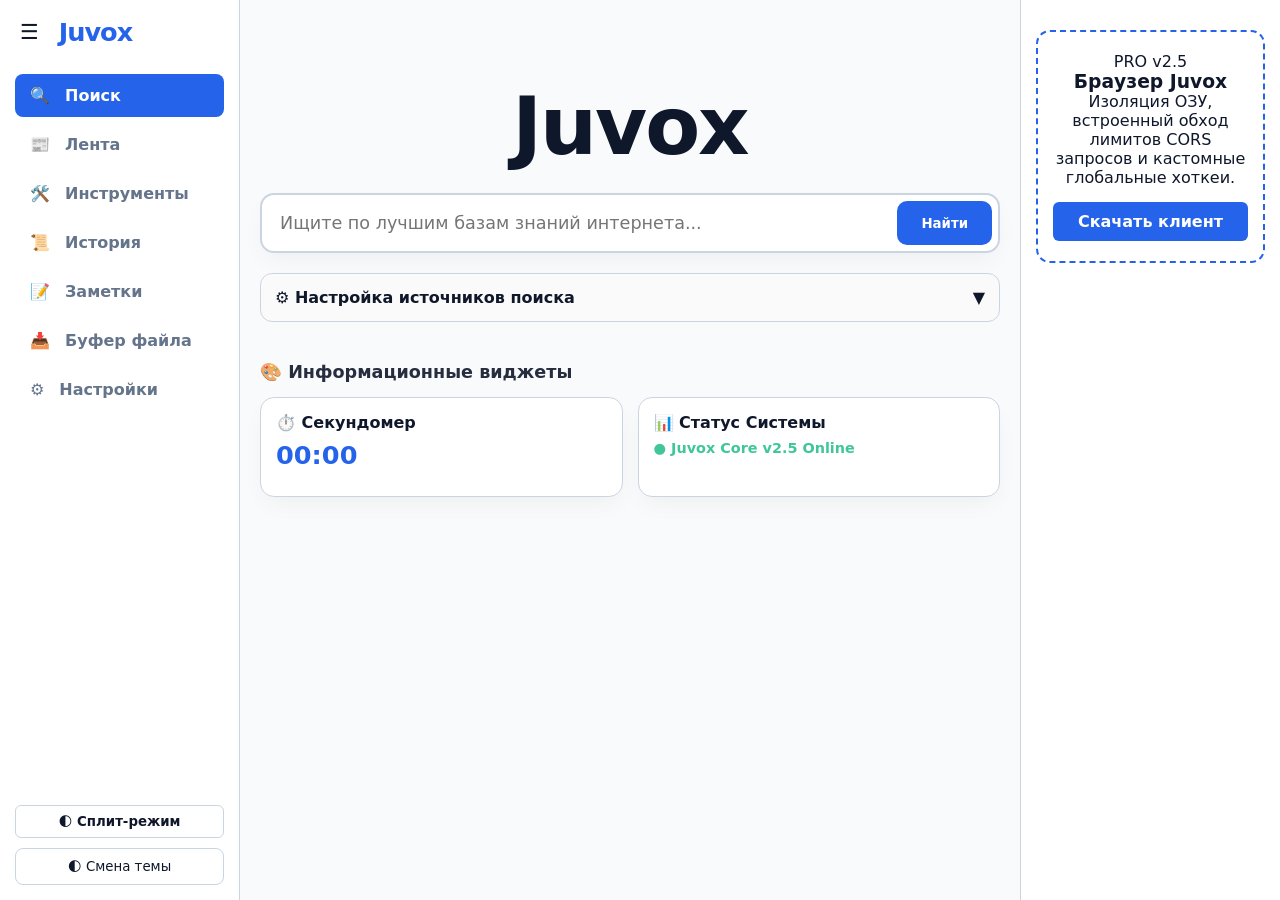
==== commit 66cd50df: "Update index.html" ====
--- a/index.html
+++ b/index.html
@@ -3,9 +3,8 @@
 <head>
     <meta charset="UTF-8">
     <meta name="viewport" content="width=device-width, initial-scale=1.0">
-    <title>Juvox — Ультимативный Персональный Хаб</title>
+    <title>Juvox — Персональный Рабочий Хаб</title>
     <link rel="stylesheet" href="style.css">
-    <script async id="google-analytics-script"></script>
 </head>
 <body>
 
@@ -24,7 +23,7 @@
                     <li class="nav-item active" data-target="home-screen">
                         <span class="nav-icon">🔍</span> <span class="nav-text">Поиск</span>
                     </li>
-                    <li class="nav-item" data-target="feed-screen">
+                    <li class="nav-item" data-target="feed-screen" id="nav-feed-trigger">
                         <span class="nav-icon">📰</span> <span class="nav-text">Лента</span>
                     </li>
                     <li class="nav-item" id="tools-menu-btn">
@@ -46,7 +45,7 @@
             </nav>
 
             <button id="split-screen-btn" class="sidebar-action-btn" title="Разделить экран">🌓 Сплит-режим</button>
-            <button id="theme-toggle" class="theme-btn">🌙</button>
+            <button id="theme-toggle" class="theme-btn" title="Сменить тему оформления">🌓 Смена темы</button>
         </aside>
 
         <div id="floating-tools-panel" class="tools-panel-hidden">
@@ -57,7 +56,7 @@
             <div class="tools-panel-content">
                 
                 <div class="tool-accordion">
-                    <div class="tool-acc-header">🧮 Модный Калькулятор <span class="acc-arrow">▼</span></div>
+                    <div class="tool-acc-header">🧮 Калькулятор <span class="acc-arrow">▼</span></div>
                     <div class="tool-acc-body">
                         <div class="calc-display" id="calc-screen">0</div>
                         <div class="calc-grid">
@@ -82,72 +81,48 @@
                 </div>
 
                 <div class="tool-accordion">
-                    <div class="tool-acc-header">🔐 Генератор паролей <span class="acc-arrow">▼</span></div>
-                    <div class="tool-acc-body">
-                        <div class="tool-field">
-                            <label>Длина: <span id="pass-len-val">12</span></label>
-                            <input type="range" id="tool-pass-length" min="6" max="30" value="12">
-                        </div>
-                        <div class="tool-field">
-                            <label>Минимум цифр: <span id="pass-dig-val">3</span></label>
-                            <input type="range" id="tool-pass-digits" min="0" max="10" value="3">
-                        </div>
-                        <button id="tool-gen-pass-btn">Создать пароль</button>
-                        <input type="text" id="tool-pass-output" readonly placeholder="Результат...">
-                    </div>
-                </div>
-
-                <div class="tool-accordion">
-                    <div class="tool-acc-header">⏱️ Секундомер & Таймер <span class="acc-arrow">▼</span></div>
+                    <div class="tool-acc-header">⏱️ Секундомер <span class="acc-arrow">▼</span></div>
                     <div class="tool-acc-body">
                         <div class="timer-display" id="timer-output">00:00.00</div>
-                        <div style="display:flex; gap:5px; margin-bottom:10px;">
+                        <div style="display:flex; gap:5px;">
                             <button id="timer-start-btn">Старт</button>
                             <button id="timer-stop-btn">Пауза</button>
                             <button id="timer-reset-btn">Сброс</button>
                         </div>
-                        <div class="tool-field">
-                            <label>Помодоро Таймер (минут):</label>
-                            <input type="number" id="pomodoro-duration" value="25" min="1" max="60" style="padding:5px; border-radius:4px; border:1px solid var(--border-color);">
-                            <button id="pomodoro-start-btn" style="margin-top:5px; background:#e11d48;">Запустить Фокус</button>
-                        </div>
-                    </div>
-                </div>
-
-                <div class="tool-accordion">
-                    <div class="tool-acc-header">⚡ Интернетометр <span class="acc-arrow">▼</span></div>
-                    <div class="tool-acc-body" style="text-align:center;">
-                        <button id="speedtest-btn">Проверить скорость связи</button>
-                        <div id="speedtest-result" style="margin-top:10px; font-weight:bold; font-size:1.1rem; color:var(--accent-color);">-- Мбит/с</div>
-                    </div>
-                </div>
-
-                <div class="tool-accordion">
-                    <div class="tool-acc-header">🎵 ИИ Фонотека & Микшер <span class="acc-arrow">▼</span></div>
+                    </div>
+                </div>
+
+                <div class="tool-accordion">
+                    <div class="tool-acc-header">🎵 Фонотека & Звуковой Микшер <span class="acc-arrow">▼</span></div>
                     <div class="tool-acc-body">
                         <label style="font-size:0.75rem; font-weight:bold; display:block; margin-bottom:5px;">Загрузить свой трек (.mp3, .wav):</label>
                         <input type="file" id="music-uploader" accept="audio/*" style="font-size:0.8rem; margin-bottom:10px; width:100%;">
                         <audio id="mixer-player" controls style="width:100%; margin-bottom:10px; display:none;"></audio>
                         
                         <div class="tool-field">
-                            <label>Звуки дождя</label>
-                            <input type="range" min="0" max="100" value="0" class="mixer-slider">
-                        </div>
-                        <div class="tool-field">
-                            <label>Киберпанк эмбиент</label>
-                            <input type="range" min="0" max="100" value="0" class="mixer-slider">
-                        </div>
-                    </div>
-                </div>
-
-                <div class="tool-accordion">
-                    <div class="tool-acc-header">⌨️ Горячие Клавиши App <span class="acc-arrow">▼</span></div>
-                    <div class="tool-acc-body" style="font-size:0.8rem; line-height:1.5;">
-                        <div style="color: #f59e0b; font-weight:bold; margin-bottom:5px;">⚠️ Доступно только в Juvox Desktop:</div>
-                        • <code>Ctrl + K</code> — Вызов Смарт-строки команд<br>
-                        • <code>Alt + N</code> — Моментальная заметка<br>
-                        • <code>Alt + S</code> — Переключить сплит-экран<br>
-                        • <code>Ctrl + Shift + D</code> — Очистить буфер
+                            <label>🌧️ Шум дождя (Синтез)</label>
+                            <input type="range" id="sound-rain" min="0" max="100" value="0" class="mixer-slider">
+                        </div>
+                        <div class="tool-field">
+                            <label>🌌 Космический эмбиент</label>
+                            <input type="range" id="sound-space" min="0" max="100" value="0" class="mixer-slider">
+                        </div>
+                    </div>
+                </div>
+
+                <div class="tool-accordion">
+                    <div class="tool-acc-header">🔐 Генератор паролей <span class="acc-arrow">▼</span></div>
+                    <div class="tool-acc-body">
+                        <div class="tool-field">
+                            <label>Длина: <span id="pass-len-val">12</span></label>
+                            <input type="range" id="tool-pass-length" min="6" max="30" value="12">
+                        </div>
+                        <div class="tool-field">
+                            <label>Минимум цифр: <span id="pass-dig-val">3</span></label>
+                            <input type="range" id="tool-pass-digits" min="0" max="10" value="3">
+                        </div>
+                        <button id="tool-gen-pass-btn">Создать пароль</button>
+                        <input type="text" id="tool-pass-output" readonly placeholder="Результат...">
                     </div>
                 </div>
 
@@ -168,32 +143,31 @@
 
                     <div class="filter-accordion-container">
                         <div class="filter-acc-header" id="filter-toggle-btn">
-                            <span>⚙️ Настройка источников и лимитов (SEO-Щит Активен)</span>
+                            <span>⚙️ Настройка источников поиска</span>
                             <span class="filter-arrow">▼</span>
                         </div>
                         
                         <div class="filter-acc-body filter-body-hidden" id="filter-accordion-body">
-                            <p class="filter-help-text">Выберите сайты и укажите лимит ответов от каждого сообщества:</p>
                             <div class="filter-grid">
-                                <div class="filter-item"><label><input type="checkbox" value="wikipedia.org" checked> 🌐 Wikipedia</label><input type="number" class="res-count" min="1" max="5" value="1"></div>
-                                <div class="filter-item"><label><input type="checkbox" value="reddit.com" checked> 💬 Reddit</label><input type="number" class="res-count" min="1" max="5" value="1"></div>
-                                <div class="filter-item"><label><input type="checkbox" value="habr.com" checked> 💻 Habr</label><input type="number" class="res-count" min="1" max="5" value="1"></div>
-                                <div class="filter-item"><label><input type="checkbox" value="stackoverflow.com" checked> 🛠️ StackOverflow</label><input type="number" class="res-count" min="1" max="5" value="1"></div>
-                                <div class="filter-item"><label><input type="checkbox" value="github.com"> 🐙 GitHub</label><input type="number" class="res-count" min="1" max="5" value="1"></div>
+                                <div class="filter-item"><label><input type="checkbox" value="wikipedia.org" checked> 🌐 Wikipedia</label><input type="number" class="res-count" min="1" max="5" value="2"></div>
+                                <div class="filter-item"><label><input type="checkbox" value="reddit.com" checked> 💬 Reddit</label><input type="number" class="res-count" min="1" max="5" value="2"></div>
+                                <div class="filter-item"><label><input type="checkbox" value="habr.com" checked> 💻 Habr</label><input type="number" class="res-count" min="1" max="5" value="2"></div>
+                                <div class="filter-item"><label><input type="checkbox" value="stackoverflow.com" checked> 🛠️ StackOverflow</label><input type="number" class="res-count" min="1" max="5" value="2"></div>
+                                <div class="filter-item"><label><input type="checkbox" value="github.com"> 🐙 GitHub</label><input type="number" class="res-count" min="1" max="5" value="2"></div>
                             </div>
                         </div>
                     </div>
 
                     <div class="widget-constructor-area">
-                        <h3>🎨 Мои Информационные Виджеты</h3>
+                        <h3>🎨 Информационные виджеты</h3>
                         <div class="widget-grid" id="widget-drop-zone">
-                            <div class="juvox-widget" data-size="small">
-                                <h4>⏱️ Таймер</h4>
-                                <div id="widget-timer-view" style="font-size:1.2rem; font-weight:bold; margin-top:5px;">00:00</div>
-                            </div>
-                            <div class="juvox-widget" data-size="small">
-                                <h4>📈 Тренды Сети</h4>
-                                <div style="font-size:0.8rem; opacity:0.7; margin-top:5px;">Core v2.2 Стабилен</div>
+                            <div class="juvox-widget">
+                                <h4>⏱️ Секундомер</h4>
+                                <div id="widget-timer-view" style="font-size:1.6rem; font-weight:bold; margin-top:8px; color:var(--accent-color);">00:00</div>
+                            </div>
+                            <div class="juvox-widget">
+                                <h4>📊 Статус Системы</h4>
+                                <div style="font-size:0.9rem; opacity:0.8; margin-top:8px; color:#10b981; font-weight:bold;">● Juvox Core v2.5 Online</div>
                             </div>
                         </div>
                     </div>
@@ -202,21 +176,14 @@
 
             <div id="web-view-container" class="view-section hidden"></div>
 
-            <div id="reader-mode-overlay" class="reader-hidden">
-                <div class="reader-container">
-                    <button id="close-reader-btn">✕ Выйти из режима чтения</button>
-                    <h1 id="reader-title"></h1>
-                    <div id="reader-content"></div>
-                </div>
-            </div>
-
             <section id="feed-screen" class="view-section hidden">
                 <div class="content-card-ui">
                     <div class="feed-header-tabs">
-                        <button class="feed-tab-btn active" id="feed-all-btn">🌐 Все публикации</button>
-                        <button class="feed-tab-btn" id="feed-fav-btn">❤️ Моё Избранное</button>
+                        <button class="feed-tab-btn active" id="feed-all-btn">🌐 Лента</button>
+                        <button class="feed-tab-btn" id="feed-fav-btn">❤️ Избранное</button>
                     </div>
                     <div id="feed-cards-container" style="margin-top:20px;"></div>
+                    <div id="feed-loader-trigger" style="height:20px; text-align:center; font-weight:bold; margin-top:15px; opacity:0.6;">Загрузка публикаций...</div>
                 </div>
             </section>
 
@@ -226,18 +193,18 @@
                         <h2>📜 История запросов</h2>
                         <button id="clear-history-btn" class="danger-btn">Очистить лог</button>
                     </div>
-                    <div id="history-list-container"></div>
+                    <div id="history-list-container" style="margin-top:15px;"></div>
                 </div>
             </section>
 
             <section id="notes-screen" class="view-section hidden">
                 <div class="content-card-ui">
-                    <h2>📝 Автономный блокнот Juvox</h2>
+                    <h2>📝 Автономный блокнот</h2>
                     <div class="notes-search-wrapper" style="margin: 15px 0;">
-                        <input type="text" id="notes-search-input" placeholder="🔍 Быстрый поиск по заголовкам и тексту заметок..." style="width:100%; padding:10px; border-radius:8px; border:1px solid var(--border-color); background:var(--bg-main); color:var(--text-main);">
+                        <input type="text" id="notes-search-input" placeholder="🔍 Быстрый поиск внутри ваших заметок...">
                     </div>
                     <div class="notepad-container">
-                        <textarea id="juvox-notepad" placeholder="Сохраняйте данные из поиска или пишите здесь..."></textarea>
+                        <textarea id="juvox-notepad" placeholder="Сохраняйте данные из поиска или пишите здесь личные заметки..."></textarea>
                     </div>
                 </div>
             </section>
@@ -245,9 +212,9 @@
             <section id="dropzone-screen" class="view-section hidden">
                 <div class="content-card-ui">
                     <h2>📥 Локальный Склад файлов (Drop Zone)</h2>
-                    <p class="subtitle">Перетащите файлы с ПК сюда, чтобы хранить их под рукой во время сессии.</p>
+                    <p style="color:var(--text-muted); margin-bottom:15px; font-size:0.9rem;">Перетащите файлы с вашего ПК, чтобы временно хранить их в сессии браузера.</p>
                     <div id="drop-zone-area" class="drop-zone-box">
-                        <p>Перетащите файлы `.txt`, `.png`, `.jpg` сюда или нажмите для выбора</p>
+                        <p>Перетащите файлы сюда или нажмите для выбора</p>
                         <input type="file" id="drop-zone-file-input" multiple style="display:none;">
                     </div>
                     <div id="drop-zone-list" style="margin-top:20px;"></div>
@@ -257,12 +224,10 @@
             <section id="settings-screen" class="view-section hidden">
                 <div class="content-card-ui">
                     <h2>⚙️ Настройки Системы</h2>
-                    
-                    <div class="settings-block">
+                    <div class="settings-block" style="margin-top:15px;">
                         <div class="setting-item-row">
                             <div class="setting-info">
-                                <span class="setting-title">Визуальная Тема</span>
-                                <span class="setting-desc">Выбор цветового пространства и спецэффектов.</span>
+                                <span class="setting-title">Выбор темы оформления</span>
                             </div>
                             <select id="theme-selector" class="juvox-select">
                                 <option value="light">Дневной свет (Light)</option>
@@ -271,28 +236,12 @@
                                 <option value="glassmorphic">Матовое стекло (Glassmorphic)</option>
                             </select>
                         </div>
-                        <hr class="settings-divider">
+                        <hr class="settings-divider" style="margin:15px 0; border:none; border-top:1px solid var(--border-color);">
                         <div class="setting-item-row">
                             <div class="setting-info">
-                                <span class="setting-title">Кастомные обои (.jpg, .png, .webp)</span>
-                                <span class="setting-desc">Загрузите свое изображение для заднего плана хаба.</span>
+                                <span class="setting-title">Кастомные фоновые обои</span>
                             </div>
                             <input type="file" id="bg-uploader" accept="image/*">
-                        </div>
-                        <hr class="settings-divider">
-                        <div class="setting-item-row">
-                            <div class="setting-info">
-                                <span class="setting-title">Google Analytics ID</span>
-                                <span class="setting-desc">Вставьте ваш 'G-XXXXXXXXXX' токен для отслеживания внешней аналитики.</span>
-                            </div>
-                            <input type="text" id="ga-token-input" class="juvox-select" placeholder="G-XXXXXXXXXX" style="width:200px;">
-                        </div>
-                        <hr class="settings-divider">
-                        <div class="setting-item-row">
-                            <div class="setting-info">
-                                <span class="setting-title">Локальное логгирование</span>
-                            </div>
-                            <button id="btn-toggle-history-save" class="status-btn">Запись: ВКЛ</button>
                         </div>
                     </div>
                 </div>
@@ -301,23 +250,18 @@
 
         <aside class="split-sidebar hidden" id="right-split-panel">
             <div class="split-panel-header">
-                <h3>📋 Быстрый Блокнот</h3>
+                <h3>📋 Быстрый блокнот</h3>
                 <button id="close-split-btn">✕</button>
             </div>
-            <textarea id="split-notepad-mirror" placeholder="Зеркало ваших заметок для удобной работы в сплит-режиме..."></textarea>
+            <textarea id="split-notepad-mirror" placeholder="Зеркало ваших заметок..."></textarea>
         </aside>
 
         <aside class="download-sidebar" id="right-download-panel">
             <div class="download-box-animated">
-                <div class="dl-badge">PRO v2.2</div>
+                <div class="dl-badge">PRO v2.5</div>
                 <h3>Браузер Juvox</h3>
-                <p>Изоляция оперативной памяти, встроенный обход лимитов CORS и кастомные хоткеи.</p>
-                <a href="#" class="dl-button" onclick="toast('Запуск сборки десктопного клиента...'); return false;">Скачать на ПК</a>
-            </div>
-            <div class="health-reminder-widget" style="margin-top:20px; padding:15px; border:1px solid var(--border-color); border-radius:12px; background:var(--bg-card); font-size:0.8rem; text-align:center;">
-                <span style="font-size:1.2rem;">🧘</span>
-                <div style="font-weight:bold; margin-top:5px;">Здоровье: Смарт-Контроль</div>
-                <div style="color:var(--text-muted); margin-top:3px;" id="health-timer-text">До глотка воды: 40 мин</div>
+                <p>Изоляция ОЗУ, встроенный обход лимитов CORS запросов и кастомные глобальные хоткеи.</p>
+                <a href="#" class="dl-button" onclick="toast('Запуск десктопного сборщика...'); return false;">Скачать клиент</a>
             </div>
         </aside>
 
--- a/style.css
+++ b/style.css
@@ -1,212 +1,209 @@
 /* ==========================================
-   1. ПЕРЕМЕННЫЕ ЦВЕТОВЫХ СХЕМ
+   1. ПЕРЕМЕННЫЕ ЦВЕТОВЫХ ТЕМ И ПРЕСЕТОВ
    ========================================== */
 :root[data-theme="light"] {
-    --bg-main: #f1f5f9;
+    --bg-main: #f8fafc;
     --bg-sidebar: #ffffff;
     --bg-card: #ffffff;
     --text-main: #0f172a;
     --text-muted: #64748b;
-    --border-color: #e2e8f0;
-    --accent-color: #3b82f6;
+    --border-color: #cbd5e1;
+    --accent-color: #2563eb;
     --accent-hover: #1d4ed8;
     --danger-color: #ef4444;
-    --shadow-sm: 0 1px 3px rgba(0,0,0,0.05);
     --shadow-md: 0 10px 25px -5px rgba(0, 0, 0, 0.05);
 }
 
 :root[data-theme="dark"] {
-    --bg-main: #0b0f19;
-    --bg-sidebar: #111827;
-    --bg-card: #1f2937;
-    --text-main: #f9fafb;
-    --text-muted: #9ca3af;
-    --border-color: #374151;
+    --bg-main: #0f172a;
+    --bg-sidebar: #1e293b;
+    --bg-card: #1e293b;
+    --text-main: #f8fafc;
+    --text-muted: #94a3b8;
+    --border-color: #334155;
     --accent-color: #3b82f6;
     --accent-hover: #60a5fa;
     --danger-color: #f87171;
-    --shadow-sm: 0 1px 3px rgba(0,0,0,0.3);
-    --shadow-md: 0 10px 25px -5px rgba(0, 0, 0, 0.4);
+    --shadow-md: 0 10px 25px -5px rgba(0, 0, 0, 0.3);
+}
+
+:root[data-theme="midnight"] {
+    --bg-main: #121214;
+    --bg-sidebar: #1a1a1e;
+    --bg-card: #1a1a1e;
+    --text-main: #e2e8f0;
+    --text-muted: #a0aec0;
+    --border-color: #2d3748;
+    --accent-color: #d69e2e;
+    --accent-hover: #f6e05e;
+    --danger-color: #e53e3e;
+    --shadow-md: 0 10px 25px rgba(0, 0, 0, 0.5);
+}
+
+:root[data-theme="glassmorphic"] {
+    --bg-main: linear-gradient(135deg, #667eea 0%, #764ba2 100%);
+    --bg-sidebar: rgba(255, 255, 255, 0.15);
+    --bg-card: rgba(255, 255, 255, 0.2);
+    --text-main: #ffffff;
+    --text-muted: #e2e8f0;
+    --border-color: rgba(255, 255, 255, 0.25);
+    --accent-color: #00f2fe;
+    --accent-hover: #4facfe;
+    --danger-color: #ff758c;
+    --shadow-md: 0 8px 32px 0 rgba(31, 38, 135, 0.2);
 }
 
 * { box-sizing: border-box; margin: 0; padding: 0; font-family: system-ui, -apple-system, sans-serif; }
 
-/* Блокировка прокрутки всего экрана, кроме центра */
 body {
-    background-color: var(--bg-main);
+    background: var(--bg-main);
+    background-size: cover;
+    background-position: center;
+    background-attachment: fixed;
     color: var(--text-main);
     height: 100vh;
-    overflow: hidden; 
-    transition: background-color 0.2s, color 0.2s;
-}
-
-.juvox-container { 
-    display: flex; 
-    height: 100vh; 
-    width: 100vw;
     overflow: hidden;
-}
-
-/* ==========================================
-   2. ЛЕВЫЙ И ПРАВЫЙ САЙДБАРЫ (ФИКСИРОВАННЫЕ)
+    transition: background 0.3s, color 0.3s;
+}
+
+.juvox-container { display: flex; height: 100vh; width: 100vw; overflow: hidden; position: relative; }
+
+/* ЭФФЕКТ СТЕКЛА ДЛЯ ТЕМЫ GLASSMORPHIC */
+:root[data-theme="glassmorphic"] .sidebar,
+:root[data-theme="glassmorphic"] .content-card-ui,
+:root[data-theme="glassmorphic"] #floating-tools-panel,
+:root[data-theme="glassmorphic"] .download-sidebar {
+    backdrop-filter: blur(12px);
+    -webkit-backdrop-filter: blur(12px);
+}
+
+/* ==========================================
+   2. САЙДБАРЫ И ФИКСИРОВАННЫЕ ЭЛЕМЕНТЫ
    ========================================== */
 .sidebar {
-    width: 240px;
-    height: 100vh;
-    background-color: var(--bg-sidebar);
-    border-right: 1px solid var(--border-color);
-    display: flex;
-    flex-direction: column;
-    padding: 15px;
-    transition: width 0.3s ease;
-    flex-shrink: 0;
-    z-index: 100;
+    width: 240px; height: 100vh; background-color: var(--bg-sidebar);
+    border-right: 1px solid var(--border-color); display: flex; flex-direction: column;
+    padding: 15px; flex-shrink: 0; z-index: 100; transition: width 0.2s;
 }
 .sidebar.collapsed { width: 72px; align-items: center; }
+.sidebar.collapsed .nav-text, .sidebar.collapsed .logo, .sidebar.collapsed #split-screen-btn { display: none; }
 .sidebar-header { display: flex; align-items: center; gap: 15px; margin-bottom: 25px; width: 100%; }
 .toggle-btn { background: none; border: none; font-size: 1.3rem; color: var(--text-main); cursor: pointer; padding: 5px; border-radius: 6px; }
-.toggle-btn:hover { background-color: var(--border-color); }
-.logo { font-size: 1.5rem; font-weight: 900; color: var(--accent-color); cursor: pointer; letter-spacing: -0.5px; }
-.sidebar.collapsed .logo { display: none; }
-.sidebar-nav { flex: 1; width: 100%; }
+.logo { font-size: 1.6rem; font-weight: 900; color: var(--accent-color); cursor: pointer; letter-spacing: -1px; }
+.sidebar-nav { flex: 1; }
 .sidebar-nav ul { list-style: none; display: flex; flex-direction: column; gap: 6px; }
-.nav-item { display: flex; align-items: center; gap: 15px; padding: 12px 15px; border-radius: 8px; cursor: pointer; font-weight: 500; color: var(--text-muted); white-space: nowrap; }
-.nav-item:hover, .nav-item.active { background-color: var(--border-color); color: var(--text-main); }
-.nav-item.active { background-color: var(--accent-color); color: #fff; }
-.sidebar.collapsed .nav-text { display: none; }
-.theme-btn { background: none; border: 1px solid var(--border-color); font-size: 1.1rem; padding: 10px; border-radius: 8px; cursor: pointer; color: var(--text-main); margin-top: auto; }
-
-.download-sidebar {
-    width: 260px;
-    height: 100vh;
-    padding: 40px 20px;
-    border-left: 1px solid var(--border-color);
-    background-color: var(--bg-sidebar);
-    display: flex;
-    flex-direction: column;
-    flex-shrink: 0;
-    z-index: 100;
-}
-
-/* ==========================================
-   3. ЦЕНТРАЛЬНЫЙ СКРОЛЛ-КОНТЕНТ (ОСНОВНОЙ)
-   ========================================== */
-.main-content { 
-    flex: 1; 
-    height: 100vh;
-    overflow-y: auto; /* Скроллится ТОЛЬКО этот блок */
-    padding: 40px 20px;
-}
-
-.view-section { width: 100%; max-width: 760px; margin: 0 auto; animation: fadeIn 0.2s ease-out; }
+.nav-item { display: flex; align-items: center; gap: 15px; padding: 12px 15px; border-radius: 8px; cursor: pointer; font-weight: 600; color: var(--text-muted); }
+.nav-item:hover, .nav-item.active { background-color: rgba(0,0,0,0.05); color: var(--text-main); }
+.nav-item.active { background-color: var(--accent-color) !important; color: #fff !important; }
+.sidebar-action-btn { padding: 8px; margin-bottom: 10px; border-radius: 6px; border: 1px solid var(--border-color); background: var(--bg-card); color: var(--text-main); font-weight: bold; cursor: pointer; }
+.theme-btn { background: none; border: 1px solid var(--border-color); padding: 10px; border-radius: 8px; cursor: pointer; color: var(--text-main); }
+
+.download-sidebar { width: 260px; height: 100vh; padding: 30px 15px; border-left: 1px solid var(--border-color); background-color: var(--bg-sidebar); flex-shrink: 0; z-index: 100; }
+.download-box-animated { border: 2px dashed var(--accent-color); border-radius: 14px; padding: 20px 15px; text-align: center; background: var(--bg-card); }
+.dl-button { display: block; padding: 10px; background: var(--accent-color); color: #fff; border-radius: 6px; text-decoration: none; font-weight: bold; margin-top: 15px; }
+
+/* ==========================================
+   3. ЦЕНТРАЛЬНАЯ СКРОЛЛ-ОБЛАСТЬ КОНТЕНТА
+   ========================================== */
+.main-content { flex: 1; height: 100vh; overflow-y: auto; padding: 40px 20px; position: relative; }
+.view-section { width: 100%; max-width: 780px; margin: 0 auto; animation: fadeIn 0.25s ease; }
 .view-section.hidden { display: none !important; }
 
-/* Корректировка высоты логотипа по центру */
-#home-screen { display: flex; align-items: center; justify-content: center; min-height: 75vh; }
-.search-wrapper { width: 100%; text-align: center; margin-top: -140px; } /* Подняли заголовок и инпут заметно выше */
-
-.main-title { font-size: 4.8rem; font-weight: 900; margin-bottom: 25px; color: var(--text-main); letter-spacing: -2px; }
-.search-box { display: flex; position: relative; background-color: var(--bg-card); border: 1px solid var(--border-color); border-radius: 14px; padding: 6px; box-shadow: var(--shadow-md); }
-.search-box input { flex: 1; border: none; background: none; outline: none; padding: 12px 15px; font-size: 1.1rem; color: var(--text-main); }
-.search-box button { background-color: var(--accent-color); color: white; border: none; padding: 0 25px; border-radius: 10px; font-weight: 600; cursor: pointer; }
-.search-box button:hover { background-color: var(--accent-hover); }
-.search-box.minimized { max-width: 100%; margin-bottom: 25px; }
-
-/* ==========================================
-   4. КРАСИВЫЙ СКЛАДНОЙ ФИЛЬТР С ИНПУТАМИ КОЛИЧЕСТВА
-   ========================================== */
-.filter-accordion-container { margin-top: 25px; text-align: left; background: var(--bg-card); border: 1px solid var(--border-color); border-radius: 12px; box-shadow: var(--shadow-sm); overflow: hidden; }
-.filter-acc-header { padding: 15px; font-size: 0.9rem; font-weight: bold; color: var(--text-main); display: flex; justify-content: space-between; align-items: center; cursor: pointer; user-select: none; background-color: rgba(0,0,0,0.02); }
-.filter-acc-header:hover { background-color: rgba(0,0,0,0.05); }
-.filter-arrow { font-size: 0.75rem; transition: transform 0.2s ease; }
-.filter-accordion-container.open .filter-arrow { transform: rotate(180deg); }
-.filter-acc-body { padding: 15px; border-top: 1px solid var(--border-color); transition: all 0.3s ease; }
-.filter-body-hidden { display: none; }
-.filter-help-text { font-size: 0.8rem; color: var(--text-muted); margin-bottom: 12px; }
-
-.filter-grid { display: grid; grid-template-columns: repeat(auto-fill, minmax(210px, 1fr)); gap: 12px; }
-.filter-item { display: flex; justify-content: space-between; align-items: center; background: var(--bg-main); padding: 8px 12px; border-radius: 8px; border: 1px solid var(--border-color); }
-.filter-item label { font-size: 0.85rem; cursor: pointer; display: flex; align-items: center; gap: 6px; color: var(--text-main); user-select: none; width: 150px; white-space: nowrap; overflow: hidden; text-overflow: ellipsis; }
-.res-count { width: 42px; padding: 4px; border: 1px solid var(--border-color); border-radius: 4px; background: var(--bg-card); color: var(--text-main); font-size: 0.8rem; text-align: center; font-weight: bold; }
-
-/* ==========================================
-   5. ОФОРМЛЕНИЕ ИСТОРИИ, НАСТРОЕК И ЗАМЕТОК
-   ========================================== */
-.content-card-ui { background-color: var(--bg-card); border: 1px solid var(--border-color); border-radius: 16px; padding: 30px; box-shadow: var(--shadow-md); width: 100%; }
-.section-header { display: flex; justify-content: space-between; align-items: center; margin-bottom: 10px; gap: 15px; }
-.subtitle { color: var(--text-muted); font-size: 0.9rem; margin-bottom: 20px; }
-
-.history-item-row { display: flex; justify-content: space-between; padding: 14px 10px; border-bottom: 1px solid var(--border-color); align-items: center; transition: background 0.2s; }
-.history-item-row:hover { background-color: rgba(0,0,0,0.02); }
-.history-item-row:last-child { border-bottom: none; }
-
-.settings-block { background: var(--bg-main); border: 1px solid var(--border-color); border-radius: 12px; padding: 20px; margin-top: 10px; }
-.setting-item-row { display: flex; justify-content: space-between; align-items: center; gap: 20px; flex-wrap: wrap; }
-.setting-info { display: flex; flex-direction: column; gap: 4px; max-width: 450px; }
-.setting-title { font-weight: 700; font-size: 1rem; }
-.setting-desc { font-size: 0.85rem; color: var(--text-muted); line-height: 1.4; }
-.juvox-select { padding: 8px 12px; background-color: var(--bg-card); color: var(--text-main); border: 1px solid var(--border-color); border-radius: 8px; outline: none; cursor: pointer; font-size: 0.9rem; }
-.settings-divider { border: none; border-top: 1px solid var(--border-color); margin: 15px 0; }
-
-/* Карточки выдачи и новые кнопки сохранения */
-.hub-badge { display: inline-block; padding: 3px 8px; font-size: 0.7rem; font-weight: bold; border-radius: 4px; background-color: var(--accent-color); color: white; text-transform: uppercase; margin-bottom: 8px; }
-.snippet-wrapper { position: relative; max-height: 70px; overflow: hidden; transition: max-height 0.25s ease; margin: 8px 0; font-size: 0.95rem; line-height: 1.5; color: var(--text-main); }
-.snippet-wrapper.expanded { max-height: 800px; }
-.btn-toggle-snippet { background: none; border: none; color: var(--accent-color); font-size: 0.85rem; font-weight: bold; cursor: pointer; padding: 0; margin-bottom: 12px; display: block; }
-.card-actions-area { display: flex; gap: 8px; flex-wrap: wrap; margin-top: 5px; }
-.btn-go-site { display: inline-block; padding: 7px 14px; background: var(--bg-main); border: 1px solid var(--border-color); border-radius: 6px; color: var(--text-main); text-decoration: none; font-size: 0.85rem; font-weight: 600; }
-.btn-go-site:hover { background: var(--border-color); }
-.btn-save-note { background: #10b981; color: white; border: none; padding: 7px 14px; border-radius: 6px; font-size: 0.85rem; font-weight: 600; cursor: pointer; }
-.btn-save-note:hover { background: #059669; }
-
-/* ==========================================
-   6. АККОРДЕОНЫ ДЛЯ ПАНЕЛИ ИНСТРУМЕНТОВ
+.search-wrapper { text-align: center; margin-top: 40px; }
+.main-title { font-size: 5rem; font-weight: 900; color: var(--text-main); margin-bottom: 20px; letter-spacing: -2px; }
+.search-box { display: flex; background: var(--bg-card); border: 2px solid var(--border-color); border-radius: 14px; padding: 6px; box-shadow: var(--shadow-md); }
+.search-box input { flex: 1; border: none; background: none; outline: none; padding: 12px; font-size: 1.1rem; color: var(--text-main); }
+.search-box button { background: var(--accent-color); color: white; border: none; padding: 0 24px; border-radius: 10px; font-weight: bold; cursor: pointer; }
+.search-box.minimized { margin-bottom: 20px; }
+
+/* Складной блок фильтрации */
+.filter-accordion-container { margin-top: 20px; background: var(--bg-card); border: 1px solid var(--border-color); border-radius: 12px; overflow: hidden; text-align: left; }
+.filter-acc-header { padding: 14px; font-weight: bold; display: flex; justify-content: space-between; cursor: pointer; background: rgba(0,0,0,0.02); }
+.filter-acc-body { padding: 15px; border-top: 1px solid var(--border-color); }
+.filter-body-hidden { display: none !important; }
+.filter-grid { display: grid; grid-template-columns: repeat(auto-fill, minmax(220px, 1fr)); gap: 10px; margin-top: 10px; }
+.filter-item { display: flex; justify-content: space-between; align-items: center; background: var(--bg-main); padding: 8px; border-radius: 6px; }
+.res-count { width: 45px; text-align: center; border: 1px solid var(--border-color); border-radius: 4px; background: var(--bg-card); color: var(--text-main); font-weight: bold; }
+
+/* ==========================================
+   4. КОНСТРУКТОР ВИДЖЕТОВ И ЛЕНТА
+   ========================================== */
+.widget-constructor-area { margin-top: 40px; text-align: left; }
+.widget-constructor-area h3 { font-size: 1.1rem; margin-bottom: 15px; opacity: 0.9; }
+.widget-grid { display: grid; grid-template-columns: repeat(2, 1fr); gap: 15px; }
+.juvox-widget { background: var(--bg-card); border: 1px solid var(--border-color); border-radius: 14px; padding: 15px; box-shadow: var(--shadow-md); min-height: 100px; transition: transform 0.2s; }
+.juvox-widget:hover { transform: translateY(-2px); }
+
+.feed-header-tabs { display: flex; gap: 10px; border-bottom: 2px solid var(--border-color); padding-bottom: 10px; }
+.feed-tab-btn { background: none; border: none; padding: 8px 16px; font-weight: bold; color: var(--text-muted); cursor: pointer; border-radius: 6px; }
+.feed-tab-btn.active { background: var(--accent-color); color: white; }
+
+/* ==========================================
+   5. ПАНЕЛЬ ИНСТРУМЕНТОВ И АККОРДЕОНЫ
    ========================================== */
 #floating-tools-panel {
-    position: absolute; left: 240px; top: 0; bottom: 0; width: 310px;
+    position: absolute; left: 240px; top: 0; bottom: 0; width: 320px;
     background-color: var(--bg-sidebar); border-right: 1px solid var(--border-color);
-    box-shadow: var(--shadow-md); z-index: 105; display: flex; flex-direction: column; padding: 20px;
-    transition: transform 0.25s cubic-bezier(0.4, 0, 0.2, 1), opacity 0.2s;
+    box-shadow: var(--shadow-md); z-index: 110; display: flex; flex-direction: column; padding: 20px;
+    transition: transform 0.2s, opacity 0.2s;
 }
 .sidebar.collapsed + #floating-tools-panel { left: 72px; }
 .tools-panel-hidden { transform: translateX(-110%); opacity: 0; pointer-events: none; }
-.tools-panel-header { display: flex; justify-content: space-between; align-items: center; margin-bottom: 20px; padding-bottom: 10px; border-bottom: 1px solid var(--border-color); }
-#close-tools-btn { background: none; border: none; font-size: 1.6rem; color: var(--text-muted); cursor: pointer; }
-.tools-panel-content { display: flex; flex-direction: column; gap: 12px; overflow-y: auto; flex: 1; padding-right: 2px; }
-
-/* Структура аккордеона инструментов */
+.tools-panel-header { display: flex; justify-content: space-between; align-items: center; margin-bottom: 15px; }
+#close-tools-btn { background: none; border: none; font-size: 1.5rem; color: var(--text-muted); cursor: pointer; }
+.tools-panel-content { flex: 1; overflow-y: auto; display: flex; flex-direction: column; gap: 10px; }
+
 .tool-accordion { border: 1px solid var(--border-color); border-radius: 8px; overflow: hidden; background: var(--bg-card); }
-.tool-acc-header { padding: 12px; font-weight: 600; font-size: 0.9rem; cursor: pointer; display: flex; justify-content: space-between; align-items: center; user-select: none; background: rgba(0,0,0,0.01); }
-.tool-acc-header:hover { background: rgba(0,0,0,0.03); }
-.acc-arrow { font-size: 0.7rem; color: var(--text-muted); transition: transform 0.2s; }
-.tool-accordion.open .acc-arrow { transform: rotate(180deg); }
+.tool-acc-header { padding: 12px; font-weight: bold; font-size: 0.85rem; cursor: pointer; display: flex; justify-content: space-between; background: rgba(0,0,0,0.01); }
 .tool-acc-body { padding: 12px; border-top: 1px solid var(--border-color); display: none; background: var(--bg-main); }
 .tool-accordion.open .tool-acc-body { display: block; }
-
-.tool-field { margin-bottom: 10px; display: flex; flex-direction: column; gap: 4px; font-size: 0.8rem; font-weight: bold; }
-.tool-field input[type="range"] { cursor: pointer; width: 100%; }
-
-/* Блок скачивания справа */
-.download-box-animated { background: linear-gradient(145deg, var(--bg-card), var(--bg-main)); border: 2px solid var(--border-color); border-radius: 16px; padding: 25px 20px; text-align: center; position: relative; box-shadow: var(--shadow-sm); animation: borderPulse 4s infinite ease-in-out; margin-top: 10px; }
-.dl-badge { position: absolute; top: -12px; left: 50%; transform: translateX(-50%); background: #f59e0b; color: #000; font-size: 0.7rem; font-weight: bold; padding: 3px 10px; border-radius: 20px; }
-.download-box-animated h3 { font-size: 1.15rem; margin-bottom: 8px; }
-.download-box-animated p { font-size: 0.85rem; color: var(--text-muted); line-height: 1.4; margin-bottom: 20px; }
-.dl-button { display: block; padding: 11px 15px; background-color: var(--accent-color); color: white; text-decoration: none; border-radius: 8px; font-weight: bold; font-size: 0.9rem; box-shadow: 0 4px 12px rgba(59, 130, 246, 0.2); transition: transform 0.15s; }
-.dl-button:hover { transform: scale(1.02); }
-
-/* Служебные элементы */
-#juvox-notepad { width: 100%; height: 420px; background-color: var(--bg-card); color: var(--text-main); border: 1px solid var(--border-color); border-radius: 12px; padding: 15px; font-size: 1.05rem; resize: none; outline: none; }
-.danger-btn { background-color: var(--danger-color); color: white; border: none; padding: 8px 14px; border-radius: 6px; font-size: 0.85rem; font-weight: bold; cursor: pointer; }
-.status-btn { background-color: #10b981; color: white; border: none; padding: 8px 14px; border-radius: 6px; font-weight: bold; cursor: pointer; }
-#suggestions-box { position: absolute; top: 105%; left: 0; right: 0; background: var(--bg-card); border: 1px solid var(--border-color); border-radius: 8px; z-index: 150; box-shadow: var(--shadow-md); }
-.suggestions-hidden { display: none !important; }
-.suggestion-item { padding: 10px 15px; text-align: left; cursor: pointer; }
-.suggestion-item:hover { background-color: var(--border-color); }
-.system-footer { text-align: center; margin-top: 30px; font-size: 0.75rem; color: var(--text-muted); letter-spacing: 0.5px; }
+.tool-field { display: flex; flex-direction: column; gap: 4px; margin-bottom: 8px; font-size: 0.8rem; font-weight: bold; }
+.tool-accordion button { width: 100%; padding: 8px; background: var(--accent-color); color: #fff; border: none; border-radius: 6px; font-weight: bold; cursor: pointer; }
+
+/* МОДНЫЙ КАЛЬКУЛЯТОР */
+.calc-display { background: #000; color: #00ff00; font-family: monospace; font-size: 1.4rem; text-align: right; padding: 10px; border-radius: 6px; margin-bottom: 8px; }
+.calc-grid { display: grid; grid-template-columns: repeat(4, 1fr); gap: 5px; }
+.calc-btn { padding: 10px !important; background: var(--bg-card) !important; color: var(--text-main) !important; border: 1px solid var(--border-color) !important; font-size: 0.9rem; }
+.calc-btn.op { background: #f59e0b !important; color: #fff !important; }
+.calc-btn.eq { grid-row: span 2; background: var(--accent-color) !important; color: #fff !important; }
+.calc-btn.action { background: var(--danger-color) !important; color: #fff !important; }
+.calc-btn.zero { grid-column: span 2; }
+
+/* ТАЙМЕР */
+.timer-display { text-align: center; font-size: 1.8rem; font-family: monospace; font-weight: bold; margin-bottom: 8px; color: var(--text-main); }
+
+/* ==========================================
+   6. ТОСТЫ, КАРТОЧКИ И СПЛИТ-РЕЖИМ
+   ========================================== */
+#toast-container { position: fixed; top: 20px; right: 20px; z-index: 1000; display: flex; flex-direction: column; gap: 8px; }
+.juvox-toast { background: var(--bg-sidebar); border-left: 4px solid var(--accent-color); color: var(--text-main); padding: 12px 20px; border-radius: 6px; box-shadow: var(--shadow-md); font-weight: bold; font-size: 0.85rem; animation: slideIn 0.2s ease, fadeOut 0.3s ease 2.7s forwards; }
+
+.content-card-ui { background: var(--bg-card); border: 1px solid var(--border-color); border-radius: 16px; padding: 25px; box-shadow: var(--shadow-md); }
+#juvox-notepad, #split-notepad-mirror { width: 100%; height: 350px; background: var(--bg-card); color: var(--text-main); border: 1px solid var(--border-color); border-radius: 12px; padding: 15px; font-size: 1rem; resize: none; outline: none; }
+
+/* Сплит панель справа */
+.split-sidebar { width: 360px; height: 100vh; background: var(--bg-sidebar); border-left: 1px solid var(--border-color); display: flex; flex-direction: column; padding: 20px; flex-shrink: 0; z-index: 95; }
+.split-panel-header { display: flex; justify-content: space-between; margin-bottom: 15px; }
+#split-notepad-mirror { flex: 1; height: auto; }
+.hidden { display: none !important; }
+
+/* Буфер файлов Drop Zone */
+.drop-zone-box { border: 2px dashed var(--border-color); border-radius: 12px; padding: 40px 20px; text-align: center; cursor: pointer; background: rgba(0,0,0,0.01); transition: background 0.2s; }
+.drop-zone-box:hover { background: rgba(0,0,0,0.04); border-color: var(--accent-color); }
+.file-row { display: flex; justify-content: space-between; padding: 8px; border-bottom: 1px solid var(--border-color); font-size: 0.85rem; }
+
+/* Карточки выдачи и режим чтения */
+.snippet-wrapper { max-height: 60px; overflow: hidden; margin: 10px 0; font-size: 0.95rem; line-height: 1.4; color: var(--text-main); transition: max-height 0.2s; }
+.snippet-wrapper.expanded { max-height: 1000px; }
+.hub-badge { display: inline-block; padding: 2px 6px; font-size: 0.65rem; font-weight: bold; border-radius: 4px; color: white; margin-bottom: 5px; text-transform: uppercase; }
+.btn-toggle-snippet { background: none; border: none; color: var(--accent-color); font-weight: bold; cursor: pointer; font-size: 0.85rem; margin-bottom: 10px; display: block; }
+
+#reader-mode-overlay { position: fixed; top: 0; left: 0; right: 0; bottom: 0; background: var(--bg-main); z-index: 200; overflow-y: auto; padding: 60px 20px; display: flex; justify-content: center; }
+.reader-hidden { display: none !important; }
+.reader-container { width: 100%; max-width: 680px; }
+#close-reader-btn { padding: 10px 20px; background: var(--danger-color); color: white; border: none; border-radius: 6px; font-weight: bold; cursor: pointer; margin-bottom: 30px; }
+#reader-content { font-size: 1.15rem; line-height: 1.6; margin-top: 20px; }
 
 @keyframes fadeIn { from { opacity: 0; transform: translateY(4px); } to { opacity: 1; transform: translateY(0); } }
-@keyframes spin { 100% { transform: rotate(360deg); } }
-@keyframes borderPulse {
-    0%, 100% { border-color: var(--border-color); box-shadow: 0 0 5px rgba(59, 130, 246, 0); }
-    50% { border-color: var(--accent-color); box-shadow: 0 0 12px rgba(59, 130, 246, 0.15); }
-}
+@keyframes slideIn { from { transform: translateX(110%); opacity: 0; } to { transform: translateX(0); opacity: 1; } }
+@keyframes fadeOut { to { opacity: 0; transform: translateY(-10px); } }
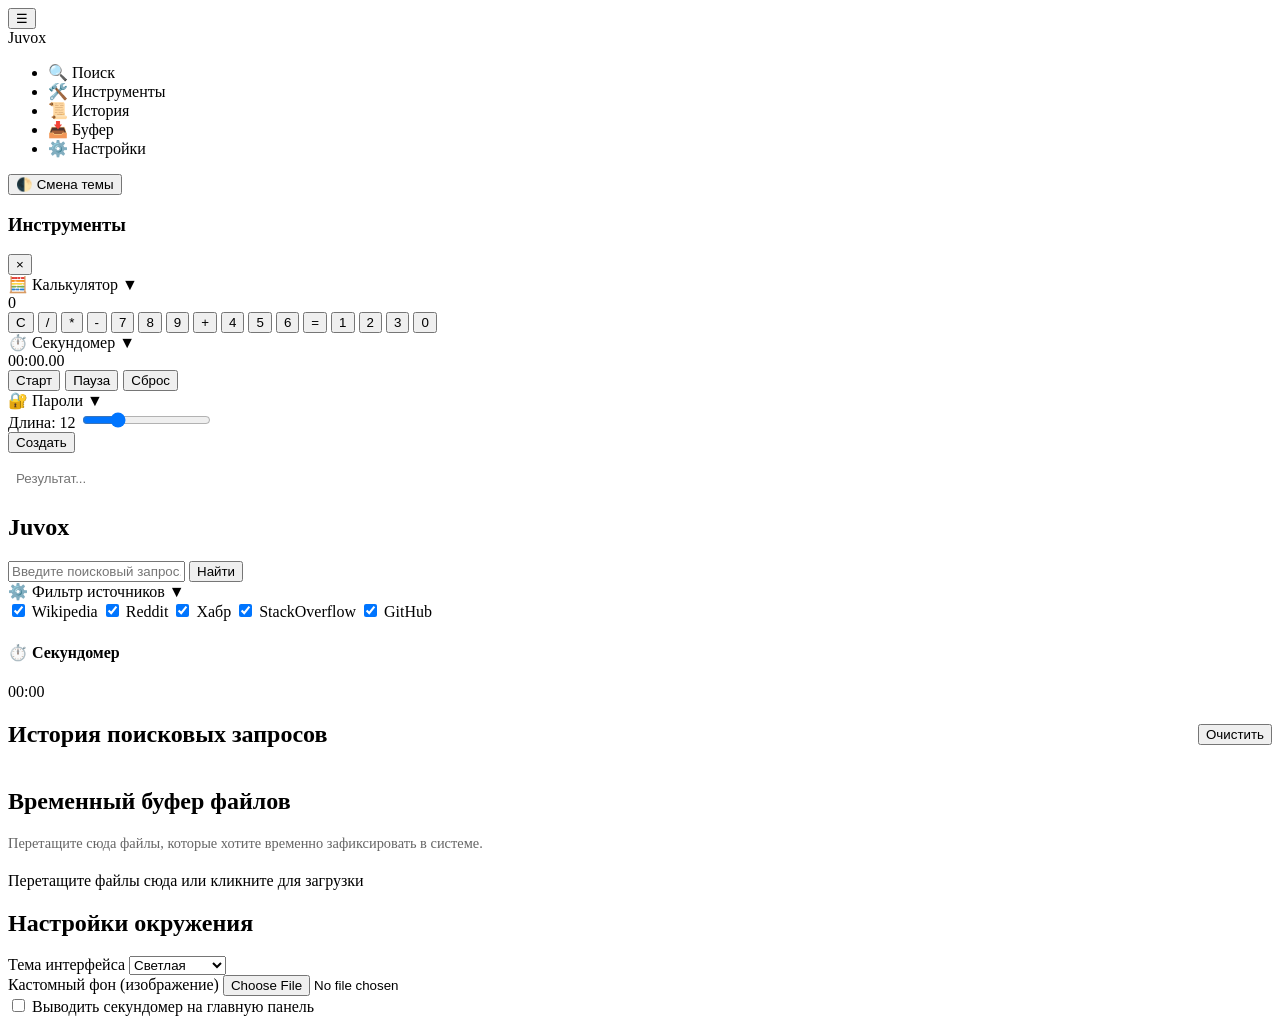
==== commit 56cf8a18: "Create index.html" ====
--- a/index.html
+++ b/index.html
@@ -1,272 +1,192 @@
-<!DOCTYPE html>
-<html lang="ru" data-theme="light">
-<head>
-    <meta charset="UTF-8">
-    <meta name="viewport" content="width=device-width, initial-scale=1.0">
-    <title>Juvox — Персональный Рабочий Хаб</title>
-    <link rel="stylesheet" href="style.css">
-</head>
-<body>
-
-    <div id="toast-container"></div>
-
-    <div class="juvox-container">
-        
-        <aside class="sidebar" id="sidebar">
-            <div class="sidebar-header">
-                <button id="sidebar-toggle" class="toggle-btn" title="Свернуть меню">☰</button>
-                <div class="logo">Juvox</div>
-            </div>
-            
-            <nav class="sidebar-nav">
-                <ul>
-                    <li class="nav-item active" data-target="home-screen">
-                        <span class="nav-icon">🔍</span> <span class="nav-text">Поиск</span>
-                    </li>
-                    <li class="nav-item" data-target="feed-screen" id="nav-feed-trigger">
-                        <span class="nav-icon">📰</span> <span class="nav-text">Лента</span>
-                    </li>
-                    <li class="nav-item" id="tools-menu-btn">
-                        <span class="nav-icon">🛠️</span> <span class="nav-text">Инструменты</span>
-                    </li>
-                    <li class="nav-item" data-target="history-screen">
-                        <span class="nav-icon">📜</span> <span class="nav-text">История</span>
-                    </li>
-                    <li class="nav-item" data-target="notes-screen">
-                        <span class="nav-icon">📝</span> <span class="nav-text">Заметки</span>
-                    </li>
-                    <li class="nav-item" data-target="dropzone-screen">
-                        <span class="nav-icon">📥</span> <span class="nav-text">Буфер файла</span>
-                    </li>
-                    <li class="nav-item" data-target="settings-screen">
-                        <span class="nav-icon">⚙️</span> <span class="nav-text">Настройки</span>
-                    </li>
-                </ul>
-            </nav>
-
-            <button id="split-screen-btn" class="sidebar-action-btn" title="Разделить экран">🌓 Сплит-режим</button>
-            <button id="theme-toggle" class="theme-btn" title="Сменить тему оформления">🌓 Смена темы</button>
-        </aside>
-
-        <div id="floating-tools-panel" class="tools-panel-hidden">
-            <div class="tools-panel-header">
-                <h3>🛠️ Инструменты</h3>
-                <button id="close-tools-btn">×</button>
-            </div>
-            <div class="tools-panel-content">
-                
-                <div class="tool-accordion">
-                    <div class="tool-acc-header">🧮 Калькулятор <span class="acc-arrow">▼</span></div>
-                    <div class="tool-acc-body">
-                        <div class="calc-display" id="calc-screen">0</div>
-                        <div class="calc-grid">
-                            <button class="calc-btn action" data-val="C">C</button>
-                            <button class="calc-btn op" data-val="/">/</button>
-                            <button class="calc-btn op" data-val="*">*</button>
-                            <button class="calc-btn op" data-val="-">-</button>
-                            <button class="calc-btn" data-val="7">7</button>
-                            <button class="calc-btn" data-val="8">8</button>
-                            <button class="calc-btn" data-val="9">9</button>
-                            <button class="calc-btn op" data-val="+">+</button>
-                            <button class="calc-btn" data-val="4">4</button>
-                            <button class="calc-btn" data-val="5">5</button>
-                            <button class="calc-btn" data-val="6">6</button>
-                            <button class="calc-btn eq" data-val="=">=</button>
-                            <button class="calc-btn" data-val="1">1</button>
-                            <button class="calc-btn" data-val="2">2</button>
-                            <button class="calc-btn" data-val="3">3</button>
-                            <button class="calc-btn zero" data-val="0">0</button>
-                        </div>
-                    </div>
-                </div>
-
-                <div class="tool-accordion">
-                    <div class="tool-acc-header">⏱️ Секундомер <span class="acc-arrow">▼</span></div>
-                    <div class="tool-acc-body">
-                        <div class="timer-display" id="timer-output">00:00.00</div>
-                        <div style="display:flex; gap:5px;">
-                            <button id="timer-start-btn">Старт</button>
-                            <button id="timer-stop-btn">Пауза</button>
-                            <button id="timer-reset-btn">Сброс</button>
-                        </div>
-                    </div>
-                </div>
-
-                <div class="tool-accordion">
-                    <div class="tool-acc-header">🎵 Фонотека & Звуковой Микшер <span class="acc-arrow">▼</span></div>
-                    <div class="tool-acc-body">
-                        <label style="font-size:0.75rem; font-weight:bold; display:block; margin-bottom:5px;">Загрузить свой трек (.mp3, .wav):</label>
-                        <input type="file" id="music-uploader" accept="audio/*" style="font-size:0.8rem; margin-bottom:10px; width:100%;">
-                        <audio id="mixer-player" controls style="width:100%; margin-bottom:10px; display:none;"></audio>
-                        
-                        <div class="tool-field">
-                            <label>🌧️ Шум дождя (Синтез)</label>
-                            <input type="range" id="sound-rain" min="0" max="100" value="0" class="mixer-slider">
-                        </div>
-                        <div class="tool-field">
-                            <label>🌌 Космический эмбиент</label>
-                            <input type="range" id="sound-space" min="0" max="100" value="0" class="mixer-slider">
-                        </div>
-                    </div>
-                </div>
-
-                <div class="tool-accordion">
-                    <div class="tool-acc-header">🔐 Генератор паролей <span class="acc-arrow">▼</span></div>
-                    <div class="tool-acc-body">
-                        <div class="tool-field">
-                            <label>Длина: <span id="pass-len-val">12</span></label>
-                            <input type="range" id="tool-pass-length" min="6" max="30" value="12">
-                        </div>
-                        <div class="tool-field">
-                            <label>Минимум цифр: <span id="pass-dig-val">3</span></label>
-                            <input type="range" id="tool-pass-digits" min="0" max="10" value="3">
-                        </div>
-                        <button id="tool-gen-pass-btn">Создать пароль</button>
-                        <input type="text" id="tool-pass-output" readonly placeholder="Результат...">
-                    </div>
-                </div>
-
-            </div>
-        </div>
-
-        <main class="main-content" id="main-scroll-panel">
-            <div id="top-search-area" style="display: none;"></div>
-
-            <section id="home-screen" class="view-section">
-                <div class="search-wrapper">
-                    <h1 class="main-title">Juvox</h1>
-                    
-                    <div class="search-box">
-                        <input type="text" id="search-input" placeholder="Ищите по лучшим базам знаний интернета..." autocomplete="off">
-                        <button id="search-btn">Найти</button>
-                    </div>
-
-                    <div class="filter-accordion-container">
-                        <div class="filter-acc-header" id="filter-toggle-btn">
-                            <span>⚙️ Настройка источников поиска</span>
-                            <span class="filter-arrow">▼</span>
-                        </div>
-                        
-                        <div class="filter-acc-body filter-body-hidden" id="filter-accordion-body">
-                            <div class="filter-grid">
-                                <div class="filter-item"><label><input type="checkbox" value="wikipedia.org" checked> 🌐 Wikipedia</label><input type="number" class="res-count" min="1" max="5" value="2"></div>
-                                <div class="filter-item"><label><input type="checkbox" value="reddit.com" checked> 💬 Reddit</label><input type="number" class="res-count" min="1" max="5" value="2"></div>
-                                <div class="filter-item"><label><input type="checkbox" value="habr.com" checked> 💻 Habr</label><input type="number" class="res-count" min="1" max="5" value="2"></div>
-                                <div class="filter-item"><label><input type="checkbox" value="stackoverflow.com" checked> 🛠️ StackOverflow</label><input type="number" class="res-count" min="1" max="5" value="2"></div>
-                                <div class="filter-item"><label><input type="checkbox" value="github.com"> 🐙 GitHub</label><input type="number" class="res-count" min="1" max="5" value="2"></div>
-                            </div>
-                        </div>
-                    </div>
-
-                    <div class="widget-constructor-area">
-                        <h3>🎨 Информационные виджеты</h3>
-                        <div class="widget-grid" id="widget-drop-zone">
-                            <div class="juvox-widget">
-                                <h4>⏱️ Секундомер</h4>
-                                <div id="widget-timer-view" style="font-size:1.6rem; font-weight:bold; margin-top:8px; color:var(--accent-color);">00:00</div>
-                            </div>
-                            <div class="juvox-widget">
-                                <h4>📊 Статус Системы</h4>
-                                <div style="font-size:0.9rem; opacity:0.8; margin-top:8px; color:#10b981; font-weight:bold;">● Juvox Core v2.5 Online</div>
-                            </div>
-                        </div>
-                    </div>
-                </div>
-            </section>
-
-            <div id="web-view-container" class="view-section hidden"></div>
-
-            <section id="feed-screen" class="view-section hidden">
-                <div class="content-card-ui">
-                    <div class="feed-header-tabs">
-                        <button class="feed-tab-btn active" id="feed-all-btn">🌐 Лента</button>
-                        <button class="feed-tab-btn" id="feed-fav-btn">❤️ Избранное</button>
-                    </div>
-                    <div id="feed-cards-container" style="margin-top:20px;"></div>
-                    <div id="feed-loader-trigger" style="height:20px; text-align:center; font-weight:bold; margin-top:15px; opacity:0.6;">Загрузка публикаций...</div>
-                </div>
-            </section>
-
-            <section id="history-screen" class="view-section hidden">
-                <div class="content-card-ui">
-                    <div class="section-header">
-                        <h2>📜 История запросов</h2>
-                        <button id="clear-history-btn" class="danger-btn">Очистить лог</button>
-                    </div>
-                    <div id="history-list-container" style="margin-top:15px;"></div>
-                </div>
-            </section>
-
-            <section id="notes-screen" class="view-section hidden">
-                <div class="content-card-ui">
-                    <h2>📝 Автономный блокнот</h2>
-                    <div class="notes-search-wrapper" style="margin: 15px 0;">
-                        <input type="text" id="notes-search-input" placeholder="🔍 Быстрый поиск внутри ваших заметок...">
-                    </div>
-                    <div class="notepad-container">
-                        <textarea id="juvox-notepad" placeholder="Сохраняйте данные из поиска или пишите здесь личные заметки..."></textarea>
-                    </div>
-                </div>
-            </section>
-
-            <section id="dropzone-screen" class="view-section hidden">
-                <div class="content-card-ui">
-                    <h2>📥 Локальный Склад файлов (Drop Zone)</h2>
-                    <p style="color:var(--text-muted); margin-bottom:15px; font-size:0.9rem;">Перетащите файлы с вашего ПК, чтобы временно хранить их в сессии браузера.</p>
-                    <div id="drop-zone-area" class="drop-zone-box">
-                        <p>Перетащите файлы сюда или нажмите для выбора</p>
-                        <input type="file" id="drop-zone-file-input" multiple style="display:none;">
-                    </div>
-                    <div id="drop-zone-list" style="margin-top:20px;"></div>
-                </div>
-            </section>
-
-            <section id="settings-screen" class="view-section hidden">
-                <div class="content-card-ui">
-                    <h2>⚙️ Настройки Системы</h2>
-                    <div class="settings-block" style="margin-top:15px;">
-                        <div class="setting-item-row">
-                            <div class="setting-info">
-                                <span class="setting-title">Выбор темы оформления</span>
-                            </div>
-                            <select id="theme-selector" class="juvox-select">
-                                <option value="light">Дневной свет (Light)</option>
-                                <option value="dark">Глубокая ночь (Dark)</option>
-                                <option value="midnight">Режим Полуночника (Warm Contrast)</option>
-                                <option value="glassmorphic">Матовое стекло (Glassmorphic)</option>
-                            </select>
-                        </div>
-                        <hr class="settings-divider" style="margin:15px 0; border:none; border-top:1px solid var(--border-color);">
-                        <div class="setting-item-row">
-                            <div class="setting-info">
-                                <span class="setting-title">Кастомные фоновые обои</span>
-                            </div>
-                            <input type="file" id="bg-uploader" accept="image/*">
-                        </div>
-                    </div>
-                </div>
-            </section>
-        </main>
-
-        <aside class="split-sidebar hidden" id="right-split-panel">
-            <div class="split-panel-header">
-                <h3>📋 Быстрый блокнот</h3>
-                <button id="close-split-btn">✕</button>
-            </div>
-            <textarea id="split-notepad-mirror" placeholder="Зеркало ваших заметок..."></textarea>
-        </aside>
-
-        <aside class="download-sidebar" id="right-download-panel">
-            <div class="download-box-animated">
-                <div class="dl-badge">PRO v2.5</div>
-                <h3>Браузер Juvox</h3>
-                <p>Изоляция ОЗУ, встроенный обход лимитов CORS запросов и кастомные глобальные хоткеи.</p>
-                <a href="#" class="dl-button" onclick="toast('Запуск десктопного сборщика...'); return false;">Скачать клиент</a>
-            </div>
-        </aside>
-
-    </div>
-
-    <script src="script.js"></script>
-</body>
-</html>
+<!DOCTYPE html>
+<html lang="ru" data-theme="light">
+<head>
+    <meta charset="UTF-8">
+    <meta name="viewport" content="width=device-width, initial-scale=1.0">
+    <title>Juvox</title>
+    <link rel="stylesheet" href="style.css">
+    <link rel="icon" href="data:;base64,iVBORw0KGgo=">
+</head>
+<body>
+
+    <div id="toast-container"></div>
+
+    <div class="juvox-container">
+        
+        <aside class="sidebar" id="sidebar">
+            <div class="sidebar-header">
+                <button id="sidebar-toggle" class="toggle-btn">☰</button>
+                <div class="logo">Juvox</div>
+            </div>
+            
+            <nav class="sidebar-nav">
+                <ul>
+                    <li class="nav-item active" data-target="home-screen">
+                        <span class="nav-icon">🔍</span> <span class="nav-text">Поиск</span>
+                    </li>
+                    <li class="nav-item" id="tools-menu-btn">
+                        <span class="nav-icon">🛠️</span> <span class="nav-text">Инструменты</span>
+                    </li>
+                    <li class="nav-item" data-target="history-screen">
+                        <span class="nav-icon">📜</span> <span class="nav-text">История</span>
+                    </li>
+                    <li class="nav-item" data-target="dropzone-screen">
+                        <span class="nav-icon">📥</span> <span class="nav-text">Буфер</span>
+                    </li>
+                    <li class="nav-item" data-target="settings-screen">
+                        <span class="nav-icon">⚙️</span> <span class="nav-text">Настройки</span>
+                    </li>
+                </ul>
+            </nav>
+
+            <button id="theme-toggle" class="theme-btn">🌓 Смена темы</button>
+        </aside>
+
+        <div id="floating-tools-panel" class="tools-panel-hidden">
+            <div class="tools-panel-header">
+                <h3>Инструменты</h3>
+                <button id="close-tools-btn">×</button>
+            </div>
+            <div class="tools-panel-content">
+                
+                <div class="tool-accordion">
+                    <div class="tool-acc-header">🧮 Калькулятор <span class="acc-arrow">▼</span></div>
+                    <div class="tool-acc-body">
+                        <div class="calc-display" id="calc-screen">0</div>
+                        <div class="calc-grid">
+                            <button class="calc-btn action" data-val="C">C</button>
+                            <button class="calc-btn op" data-val="/">/</button>
+                            <button class="calc-btn op" data-val="*">*</button>
+                            <button class="calc-btn op" data-val="-">-</button>
+                            <button class="calc-btn" data-val="7">7</button>
+                            <button class="calc-btn" data-val="8">8</button>
+                            <button class="calc-btn" data-val="9">9</button>
+                            <button class="calc-btn op" data-val="+">+</button>
+                            <button class="calc-btn" data-val="4">4</button>
+                            <button class="calc-btn" data-val="5">5</button>
+                            <button class="calc-btn" data-val="6">6</button>
+                            <button class="calc-btn eq" data-val="=">=</button>
+                            <button class="calc-btn" data-val="1">1</button>
+                            <button class="calc-btn" data-val="2">2</button>
+                            <button class="calc-btn" data-val="3">3</button>
+                            <button class="calc-btn zero" data-val="0">0</button>
+                        </div>
+                    </div>
+                </div>
+
+                <div class="tool-accordion">
+                    <div class="tool-acc-header">⏱️ Секундомер <span class="acc-arrow">▼</span></div>
+                    <div class="tool-acc-body">
+                        <div class="timer-display" id="timer-output">00:00.00</div>
+                        <div style="display:flex; gap:5px;">
+                            <button id="timer-start-btn">Старт</button>
+                            <button id="timer-stop-btn">Пауза</button>
+                            <button id="timer-reset-btn">Сброс</button>
+                        </div>
+                    </div>
+                </div>
+
+                <div class="tool-accordion">
+                    <div class="tool-acc-header">🔐 Пароли <span class="acc-arrow">▼</span></div>
+                    <div class="tool-acc-body">
+                        <div class="tool-field">
+                            <label>Длина: <span id="pass-len-val">12</span></label>
+                            <input type="range" id="tool-pass-length" min="6" max="30" value="12">
+                        </div>
+                        <button id="tool-gen-pass-btn">Создать</button>
+                        <input type="text" id="tool-pass-output" readonly placeholder="Результат..." style="width:100%; margin-top:10px; padding:8px; border-radius:6px; border:1px solid var(--border-color); background:var(--bg-main); color:var(--text-main);">
+                    </div>
+                </div>
+
+            </div>
+        </div>
+
+        <main class="main-content" id="main-scroll-panel">
+            <div id="top-search-area" style="display: none;"></div>
+
+            <section id="home-screen" class="view-section">
+                <div class="search-wrapper">
+                    <h1 class="main-title">Juvox</h1>
+                    
+                    <div class="search-box">
+                        <input type="text" id="search-input" placeholder="Введите поисковый запрос..." autocomplete="off">
+                        <button id="search-btn">Найти</button>
+                    </div>
+
+                    <div class="filter-accordion-container">
+                        <div class="filter-acc-header" id="filter-toggle-btn">⚙️ Фильтр источников <span class="arrow">▼</span></div>
+                        <div class="filter-acc-body filter-body-hidden" id="filter-accordion-body">
+                            <div class="filter-grid">
+                                <label><input type="checkbox" value="wikipedia" checked> Wikipedia</label>
+                                <label><input type="checkbox" value="reddit" checked> Reddit</label>
+                                <label><input type="checkbox" value="habr" checked> Хабр</label>
+                                <label><input type="checkbox" value="stackoverflow" checked> StackOverflow</label>
+                                <label><input type="checkbox" value="github" checked> GitHub</label>
+                            </div>
+                        </div>
+                    </div>
+
+                    <div class="widget-zone id-hidden" id="main-widgets-zone">
+                        <div class="juvox-widget">
+                            <h4>⏱️ Секундомер</h4>
+                            <div class="widget-time" id="widget-timer-view">00:00</div>
+                        </div>
+                    </div>
+                </div>
+            </section>
+
+            <section id="web-view-container" class="view-section hidden"></section>
+
+            <section id="history-screen" class="view-section hidden">
+                <div class="content-card-ui">
+                    <div style="display:flex; justify-content:space-between; align-items:center; margin-bottom:20px;">
+                        <h2>История поисковых запросов</h2>
+                        <button id="clear-history-btn" class="danger-btn">Очистить</button>
+                    </div>
+                    <div id="history-list-container"></div>
+                </div>
+            </section>
+
+            <section id="dropzone-screen" class="view-section hidden">
+                <div class="content-card-ui">
+                    <h2>Временный буфер файлов</h2>
+                    <p style="opacity:0.6; font-size:0.9rem; margin-bottom:20px;">Перетащите сюда файлы, которые хотите временно зафиксировать в системе.</p>
+                    <div class="drop-zone" id="drop-zone-area">
+                        <span>Перетащите файлы сюда или кликните для загрузки</span>
+                        <input type="file" id="drop-zone-file-input" multiple style="display:none;">
+                    </div>
+                    <div id="drop-zone-list" style="margin-top:20px;"></div>
+                </div>
+            </section>
+
+            <section id="settings-screen" class="view-section hidden">
+                <div class="content-card-ui">
+                    <h2>Настройки окружения</h2>
+                    <div class="settings-block">
+                        <div class="setting-item">
+                            <label>Тема интерфейса</label>
+                            <select id="theme-selector" class="juvox-select">
+                                <option value="light">Светлая</option>
+                                <option value="dark">Темная</option>
+                                <option value="midnight">Полуночная</option>
+                                <option value="glassmorphic">Стеклянная</option>
+                            </select>
+                        </div>
+                        <div class="setting-item">
+                            <label>Кастомный фон (изображение)</label>
+                            <input type="file" id="bg-uploader" accept="image/*">
+                        </div>
+                        <div class="setting-item checkbox-item">
+                            <label>
+                                <input type="checkbox" id="setting-toggle-stopwatch"> Выводить секундомер на главную панель
+                            </label>
+                        </div>
+                    </div>
+                </div>
+            </section>
+        </main>
+    </div>
+
+    <script src="script.js"></script>
+</body>
+</html>
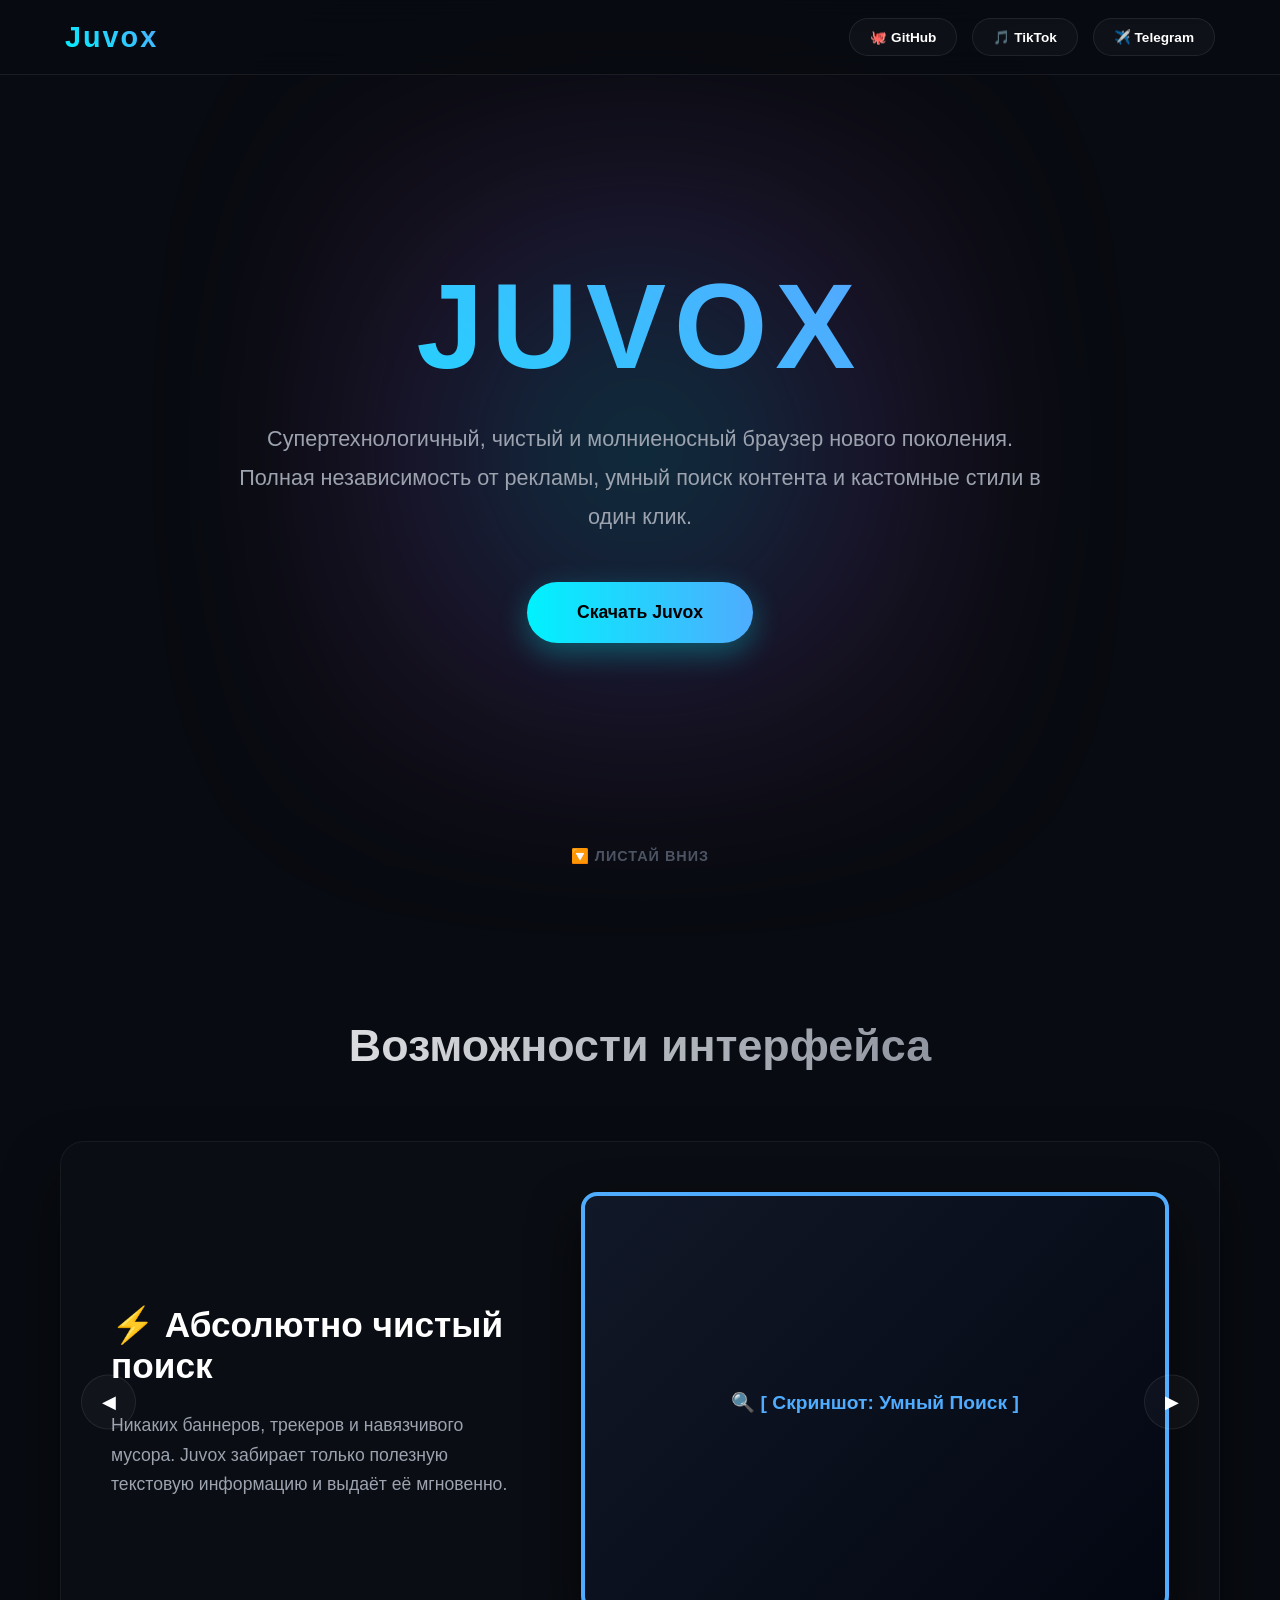
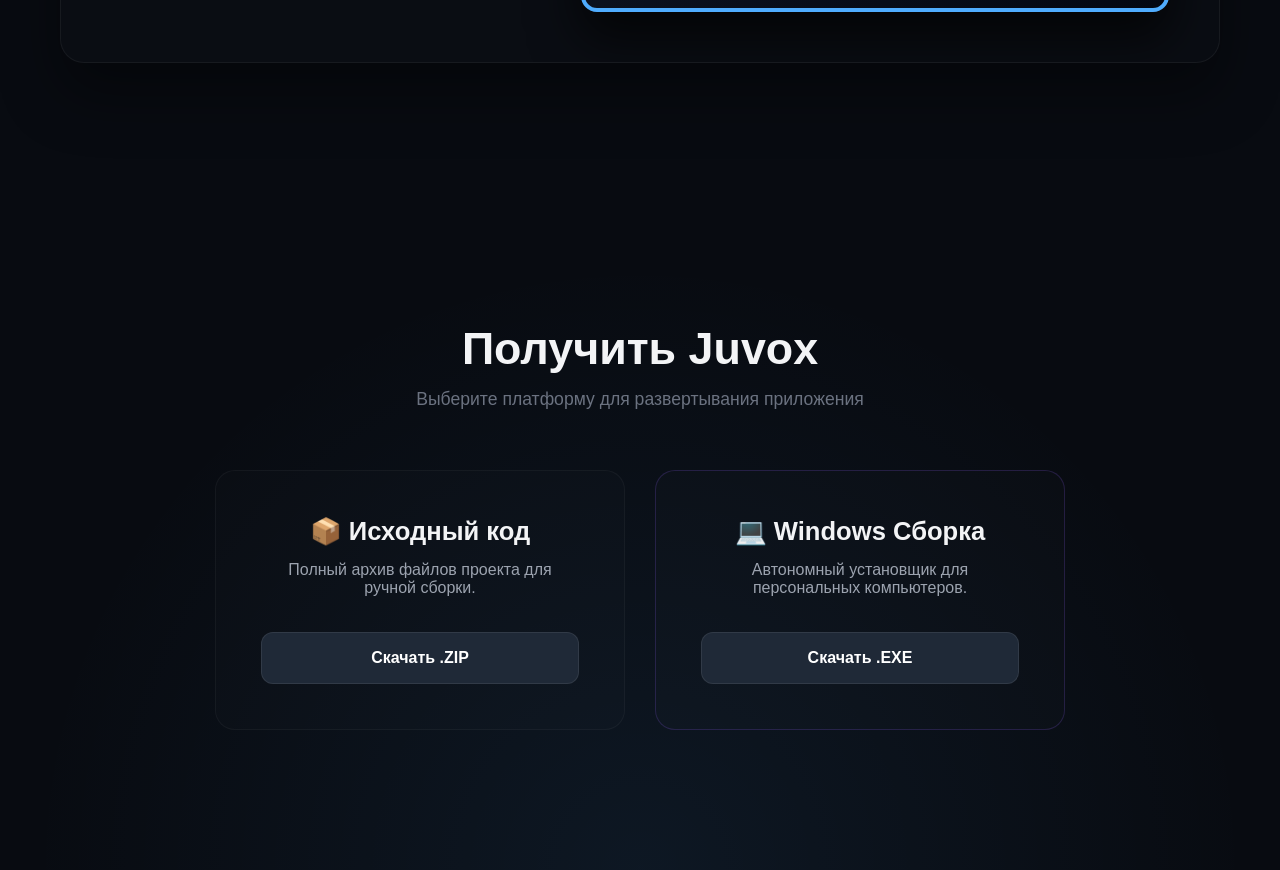
==== commit 89dab197: "Update index.html" ====
--- a/index.html
+++ b/index.html
@@ -1,192 +1,471 @@
 <!DOCTYPE html>
-<html lang="ru" data-theme="light">
+<html lang="ru">
 <head>
     <meta charset="UTF-8">
     <meta name="viewport" content="width=device-width, initial-scale=1.0">
-    <title>Juvox</title>
-    <link rel="stylesheet" href="style.css">
+    <title>Juvox — Страница скачивания</title>
     <link rel="icon" href="data:;base64,iVBORw0KGgo=">
+    
+    <style>
+        @import url('https://fonts.googleapis.com/css2?family=Montserrat:wght@400;700;900&display=swap');
+
+        * {
+            margin: 0;
+            padding: 0;
+            box-sizing: border-box;
+            font-family: 'Montserrat', sans-serif;
+            scroll-behavior: smooth;
+        }
+
+        body {
+            background-color: #080b11;
+            color: #f3f4f6;
+            overflow-x: hidden;
+        }
+
+        /* НЕПОДВИЖНАЯ ПОЛОСКА СВЕРХУ (STICKY NAV) */
+        .navbar {
+            position: fixed;
+            top: 0;
+            left: 0;
+            width: 100%;
+            height: 75px;
+            background: rgba(8, 11, 17, 0.8);
+            backdrop-filter: blur(15px);
+            -webkit-backdrop-filter: blur(15px);
+            border-bottom: 1px solid rgba(255, 255, 255, 0.08);
+            z-index: 1000;
+        }
+
+        .nav-container {
+            max-width: 1200px;
+            margin: 0 auto;
+            height: 100%;
+            display: flex;
+            justify-content: space-between;
+            align-items: center;
+            padding: 0 25px;
+        }
+
+        .nav-logo {
+            font-size: 1.8rem;
+            font-weight: 900;
+            letter-spacing: 2px;
+            background: linear-gradient(45deg, #00f2fe, #4facfe);
+            -webkit-background-clip: text;
+            -webkit-text-fill-color: transparent;
+        }
+
+        .nav-links {
+            display: flex;
+            gap: 15px;
+        }
+
+        .nav-link {
+            text-decoration: none;
+            color: #fff;
+            font-weight: 700;
+            font-size: 0.85rem;
+            padding: 10px 20px;
+            border-radius: 25px;
+            transition: all 0.3s cubic-bezier(0.4, 0, 0.2, 1);
+            background: rgba(255, 255, 255, 0.03);
+            border: 1px solid rgba(255, 255, 255, 0.08);
+        }
+
+        .nav-link.github:hover { background: #24292e; border-color: #555; box-shadow: 0 0 15px rgba(36,41,46,0.6); }
+        .nav-link.tiktok:hover { background: #ff0050; border-color: #ff0050; box-shadow: 0 0 15px rgba(255,0,80,0.6); }
+        .nav-link.tg:hover { background: #0088cc; border-color: #0088cc; box-shadow: 0 0 15px rgba(0,136,204,0.6); }
+
+        /* ГЛАВНЫЙ ЭКРАН (HERO SECTION) */
+        .hero-section {
+            position: relative;
+            height: 100vh;
+            display: flex;
+            flex-direction: column;
+            justify-content: center;
+            align-items: center;
+            text-align: center;
+            padding: 0 20px;
+        }
+
+        /* Яркие неоновые краски на фоне */
+        .hero-bg-glow {
+            position: absolute;
+            width: 700px;
+            height: 700px;
+            background: radial-gradient(circle, rgba(0, 242, 254, 0.2) 0%, rgba(139, 92, 246, 0.15) 40%, rgba(236, 72, 153, 0.05) 70%, rgba(0,0,0,0) 100%);
+            top: 50%;
+            left: 50%;
+            transform: translate(-50%, -50%);
+            filter: blur(80px);
+            z-index: 1;
+            pointer-events: none;
+        }
+
+        .hero-content {
+            position: relative;
+            z-index: 2;
+            max-width: 850px;
+        }
+
+        .hero-title {
+            font-size: 7.5rem;
+            font-weight: 900;
+            letter-spacing: 8px;
+            background: linear-gradient(45deg, #00f2fe, #4facfe, #8b5cf6, #ec4899);
+            background-size: 300% 300%;
+            -webkit-background-clip: text;
+            -webkit-text-fill-color: transparent;
+            margin-bottom: 25px;
+            animation: gradientShift 6s ease infinite alternate, pulseGlow 4s infinite alternate;
+        }
+
+        @keyframes gradientShift {
+            0% { background-position: 0% 50%; }
+            100% { background-position: 100% 50%; }
+        }
+
+        @keyframes pulseGlow {
+            0% { filter: drop-shadow(0 0 15px rgba(0,242,254,0.3)); }
+            100% { filter: drop-shadow(0 0 40px rgba(236,72,153,0.5)); }
+        }
+
+        .hero-subtitle {
+            font-size: 1.35rem;
+            line-height: 1.8;
+            color: #9ca3af;
+            margin-bottom: 45px;
+            font-weight: 400;
+        }
+
+        .download-btn {
+            display: inline-block;
+            text-decoration: none;
+            background: linear-gradient(90deg, #00f2fe, #4facfe);
+            color: #000;
+            padding: 20px 50px;
+            font-weight: 900;
+            font-size: 1.1rem;
+            border-radius: 35px;
+            box-shadow: 0 10px 30px rgba(0, 242, 254, 0.3);
+            transition: transform 0.2s ease, box-shadow 0.2s ease;
+        }
+
+        .download-btn:hover {
+            transform: translateY(-4px);
+            box-shadow: 0 15px 40px rgba(0, 242, 254, 0.5);
+        }
+
+        .scroll-arrow {
+            position: absolute;
+            bottom: 35px;
+            font-size: 0.9rem;
+            color: #4b5563;
+            letter-spacing: 1px;
+            font-weight: 700;
+            animation: bounce 2s infinite;
+        }
+
+        @keyframes bounce {
+            0%, 20%, 50%, 80%, 100% { transform: translateY(0); }
+            40% { transform: translateY(-12px); }
+            60% { transform: translateY(-6px); }
+        }
+
+        /* АНИМАЦИОННОЕ ПРОЛИСТЫВАНИЕ (СЛАЙДЕР ВОЗМОЖНОСТЕЙ) */
+        .features-section {
+            padding: 120px 20px;
+            max-width: 1200px;
+            margin: 0 auto;
+        }
+
+        .section-title {
+            text-align: center;
+            font-size: 2.8rem;
+            margin-bottom: 70px;
+            background: linear-gradient(90deg, #fff, #6b7280);
+            -webkit-background-clip: text;
+            -webkit-text-fill-color: transparent;
+            font-weight: 900;
+        }
+
+        .slider-container {
+            position: relative;
+            background: rgba(255, 255, 255, 0.01);
+            border: 1px solid rgba(255, 255, 255, 0.05);
+            border-radius: 24px;
+            padding: 50px;
+            overflow: hidden;
+            box-shadow: 0 30px 60px rgba(0,0,0,0.4);
+        }
+
+        .slider-track {
+            position: relative;
+            height: 420px;
+        }
+
+        .slide {
+            position: absolute;
+            top: 0;
+            left: 0;
+            width: 100%;
+            height: 100%;
+            display: flex;
+            gap: 50px;
+            align-items: center;
+            opacity: 0;
+            transform: translateY(40px) scale(0.95);
+            transition: opacity 0.7s cubic-bezier(0.4, 0, 0.2, 1), transform 0.7s cubic-bezier(0.4, 0, 0.2, 1);
+            pointer-events: none;
+        }
+
+        .slide.active {
+            opacity: 1;
+            transform: translateY(0) scale(1);
+            pointer-events: auto;
+        }
+
+        .slide-info {
+            flex: 1;
+        }
+
+        .slide-info h3 {
+            font-size: 2.2rem;
+            margin-bottom: 25px;
+            color: #fff;
+            font-weight: 900;
+        }
+
+        .slide-info p {
+            color: #9ca3af;
+            line-height: 1.7;
+            font-size: 1.1rem;
+        }
+
+        .slide-preview {
+            flex: 1.4;
+            height: 100%;
+            display: flex;
+            justify-content: center;
+            align-items: center;
+        }
+
+        /* Имитация скриншотов браузера */
+        .mockup-screen {
+            width: 100%;
+            height: 100%;
+            background: linear-gradient(135deg, #111827, #030712);
+            border: 4px solid #1f2937;
+            border-radius: 16px;
+            display: flex;
+            flex-direction: column;
+            justify-content: center;
+            align-items: center;
+            font-weight: bold;
+            font-size: 1.2rem;
+            color: #4b5563;
+            box-shadow: 0 25px 50px rgba(0,0,0,0.7);
+            position: relative;
+            overflow: hidden;
+        }
+
+        /* Кнопки управления слайдером */
+        .slider-btn {
+            position: absolute;
+            top: 50%;
+            transform: translateY(-50%);
+            background: rgba(255, 255, 255, 0.03);
+            border: 1px solid rgba(255, 255, 255, 0.08);
+            color: white;
+            width: 55px;
+            height: 55px;
+            border-radius: 50%;
+            cursor: pointer;
+            font-size: 1.1rem;
+            transition: all 0.3s;
+            z-index: 10;
+            display: flex;
+            justify-content: center;
+            align-items: center;
+        }
+
+        .slider-btn:hover { 
+            background: #4facfe; 
+            border-color: #4facfe; 
+            transform: translateY(-50%) scale(1.1);
+            box-shadow: 0 0 20px rgba(79, 172, 254, 0.6);
+            color: #000;
+        }
+        .prev-btn { left: 20px; }
+        .next-btn { right: 20px; }
+
+        /* ЗОНА СКАЧИВАНИЯ КАРТОЧКИ */
+        .download-section {
+            padding: 140px 20px;
+            text-align: center;
+            background: radial-gradient(circle at bottom, rgba(79, 172, 254, 0.08) 0%, rgba(0,0,0,0) 65%);
+        }
+
+        .download-section h2 { font-size: 2.8rem; margin-bottom: 15px; font-weight: 900; }
+        .download-section p { color: #6b7280; margin-bottom: 60px; font-size: 1.1rem; }
+
+        .download-cards {
+            display: flex;
+            justify-content: center;
+            gap: 30px;
+            max-width: 850px;
+            margin: 0 auto;
+        }
+
+        .card {
+            background: rgba(255, 255, 255, 0.01);
+            border: 1px solid rgba(255, 255, 255, 0.04);
+            border-radius: 20px;
+            padding: 45px;
+            flex: 1;
+            transition: all 0.3s;
+        }
+
+        .card:hover { 
+            transform: translateY(-8px); 
+            background: rgba(255, 255, 255, 0.02); 
+            border-color: rgba(79, 172, 254, 0.3);
+            box-shadow: 0 20px 40px rgba(0,0,0,0.5);
+        }
+        .card.installer { border-color: rgba(139, 92, 246, 0.2); }
+        .card.installer:hover { border-color: #8b5cf6; }
+
+        .card h3 { font-size: 1.6rem; margin-bottom: 15px; font-weight: 900; }
+        .card p { font-size: 1rem; color: #9ca3af; margin-bottom: 35px; }
+
+        .card-btn {
+            display: block;
+            text-decoration: none;
+            background: #1f2937;
+            color: #fff;
+            padding: 16px;
+            border-radius: 12px;
+            font-weight: bold;
+            border: 1px solid rgba(255,255,255,0.08);
+            cursor: pointer;
+            transition: all 0.2s;
+        }
+        .card:hover .card-btn {
+            background: #4facfe;
+            color: #000;
+            border-color: #4facfe;
+        }
+        .card.installer:hover .card-btn {
+            background: #8b5cf6;
+            color: #fff;
+            border-color: #8b5cf6;
+        }
+    </style>
 </head>
 <body>
 
-    <div id="toast-container"></div>
-
-    <div class="juvox-container">
+    <header class="navbar">
+        <div class="nav-container">
+            <div class="nav-logo">Juvox</div>
+            <nav class="nav-links">
+                <a href="https://github.com/pererss" target="_blank" class="nav-link github">🐙 GitHub</a>
+                <a href="#" target="_blank" class="nav-link tiktok">🎵 TikTok</a>
+                <a href="#" target="_blank" class="nav-link tg">✈️ Telegram</a>
+            </nav>
+        </div>
+    </header>
+
+    <section class="hero-section">
+        <div class="hero-bg-glow"></div>
+        <div class="hero-content">
+            <h1 class="hero-title">JUVOX</h1>
+            <p class="hero-subtitle">Супертехнологичный, чистый и молниеносный браузер нового поколения.<br>Полная независимость от рекламы, умный поиск контента и кастомные стили в один клик.</p>
+            <a href="#download-zone" class="download-btn">Скачать Juvox</a>
+        </div>
+        <div class="scroll-arrow">🔽 ЛИСТАЙ ВНИЗ</div>
+    </section>
+
+    <section class="features-section">
+        <h2 class="section-title">Возможности интерфейса</h2>
         
-        <aside class="sidebar" id="sidebar">
-            <div class="sidebar-header">
-                <button id="sidebar-toggle" class="toggle-btn">☰</button>
-                <div class="logo">Juvox</div>
+        <div class="slider-container">
+            <div class="slider-track">
+                
+                <div class="slide active">
+                    <div class="slide-info">
+                        <h3>⚡ Абсолютно чистый поиск</h3>
+                        <p>Никаких баннеров, трекеров и навязчивого мусора. Juvox забирает только полезную текстовую информацию и выдаёт её мгновенно.</p>
+                    </div>
+                    <div class="slide-preview">
+                        <div class="mockup-screen" style="border-color: #4facfe; color: #4facfe;">🔍 [ Скриншот: Умный Поиск ]</div>
+                    </div>
+                </div>
+
+                <div class="slide">
+                    <div class="slide-info">
+                        <h3>🎨 Глубокая кастомизация</h3>
+                        <p>Выбирайте готовые темы оформления на ходу или создайте неповторимый стиль, установив свои живые обои на задний план.</p>
+                    </div>
+                    <div class="slide-preview">
+                        <div class="mockup-screen" style="background: linear-gradient(135deg, #1e1b4b, #08071a); border-color: #8b5cf6; color: #8b5cf6;">🎭 [ Скриншот: Темы и Стили ]</div>
+                    </div>
+                </div>
+
+                <div class="slide">
+                    <div class="slide-info">
+                        <h3>⏱️ Полезные инструменты</h3>
+                        <p>Встроенный точный секундомер, инженерный калькулятор и генератор криптографических паролей доступны в выдвижной панели.</p>
+                    </div>
+                    <div class="slide-preview">
+                        <div class="mockup-screen" style="background: linear-gradient(135deg, #062f22, #022c22); border-color: #10b981; color: #10b981;">🛠️ [ Скриншот: Виджет-панель ]</div>
+                    </div>
+                </div>
+
             </div>
-            
-            <nav class="sidebar-nav">
-                <ul>
-                    <li class="nav-item active" data-target="home-screen">
-                        <span class="nav-icon">🔍</span> <span class="nav-text">Поиск</span>
-                    </li>
-                    <li class="nav-item" id="tools-menu-btn">
-                        <span class="nav-icon">🛠️</span> <span class="nav-text">Инструменты</span>
-                    </li>
-                    <li class="nav-item" data-target="history-screen">
-                        <span class="nav-icon">📜</span> <span class="nav-text">История</span>
-                    </li>
-                    <li class="nav-item" data-target="dropzone-screen">
-                        <span class="nav-icon">📥</span> <span class="nav-text">Буфер</span>
-                    </li>
-                    <li class="nav-item" data-target="settings-screen">
-                        <span class="nav-icon">⚙️</span> <span class="nav-text">Настройки</span>
-                    </li>
-                </ul>
-            </nav>
-
-            <button id="theme-toggle" class="theme-btn">🌓 Смена темы</button>
-        </aside>
-
-        <div id="floating-tools-panel" class="tools-panel-hidden">
-            <div class="tools-panel-header">
-                <h3>Инструменты</h3>
-                <button id="close-tools-btn">×</button>
+
+            <button class="slider-btn prev-btn">◀</button>
+            <button class="slider-btn next-btn">▶</button>
+        </div>
+    </section>
+
+    <section id="download-zone" class="download-section">
+        <h2>Получить Juvox</h2>
+        <p>Выберите платформу для развертывания приложения</p>
+        <div class="download-cards">
+            <div class="card">
+                <h3>📦 Исходный код</h3>
+                <p>Полный архив файлов проекта для ручной сборки.</p>
+                <a href="#" class="card-btn">Скачать .ZIP</a>
             </div>
-            <div class="tools-panel-content">
-                
-                <div class="tool-accordion">
-                    <div class="tool-acc-header">🧮 Калькулятор <span class="acc-arrow">▼</span></div>
-                    <div class="tool-acc-body">
-                        <div class="calc-display" id="calc-screen">0</div>
-                        <div class="calc-grid">
-                            <button class="calc-btn action" data-val="C">C</button>
-                            <button class="calc-btn op" data-val="/">/</button>
-                            <button class="calc-btn op" data-val="*">*</button>
-                            <button class="calc-btn op" data-val="-">-</button>
-                            <button class="calc-btn" data-val="7">7</button>
-                            <button class="calc-btn" data-val="8">8</button>
-                            <button class="calc-btn" data-val="9">9</button>
-                            <button class="calc-btn op" data-val="+">+</button>
-                            <button class="calc-btn" data-val="4">4</button>
-                            <button class="calc-btn" data-val="5">5</button>
-                            <button class="calc-btn" data-val="6">6</button>
-                            <button class="calc-btn eq" data-val="=">=</button>
-                            <button class="calc-btn" data-val="1">1</button>
-                            <button class="calc-btn" data-val="2">2</button>
-                            <button class="calc-btn" data-val="3">3</button>
-                            <button class="calc-btn zero" data-val="0">0</button>
-                        </div>
-                    </div>
-                </div>
-
-                <div class="tool-accordion">
-                    <div class="tool-acc-header">⏱️ Секундомер <span class="acc-arrow">▼</span></div>
-                    <div class="tool-acc-body">
-                        <div class="timer-display" id="timer-output">00:00.00</div>
-                        <div style="display:flex; gap:5px;">
-                            <button id="timer-start-btn">Старт</button>
-                            <button id="timer-stop-btn">Пауза</button>
-                            <button id="timer-reset-btn">Сброс</button>
-                        </div>
-                    </div>
-                </div>
-
-                <div class="tool-accordion">
-                    <div class="tool-acc-header">🔐 Пароли <span class="acc-arrow">▼</span></div>
-                    <div class="tool-acc-body">
-                        <div class="tool-field">
-                            <label>Длина: <span id="pass-len-val">12</span></label>
-                            <input type="range" id="tool-pass-length" min="6" max="30" value="12">
-                        </div>
-                        <button id="tool-gen-pass-btn">Создать</button>
-                        <input type="text" id="tool-pass-output" readonly placeholder="Результат..." style="width:100%; margin-top:10px; padding:8px; border-radius:6px; border:1px solid var(--border-color); background:var(--bg-main); color:var(--text-main);">
-                    </div>
-                </div>
-
+            <div class="card installer">
+                <h3>💻 Windows Сборка</h3>
+                <p>Автономный установщик для персональных компьютеров.</p>
+                <a href="#" class="card-btn">Скачать .EXE</a>
             </div>
         </div>
-
-        <main class="main-content" id="main-scroll-panel">
-            <div id="top-search-area" style="display: none;"></div>
-
-            <section id="home-screen" class="view-section">
-                <div class="search-wrapper">
-                    <h1 class="main-title">Juvox</h1>
-                    
-                    <div class="search-box">
-                        <input type="text" id="search-input" placeholder="Введите поисковый запрос..." autocomplete="off">
-                        <button id="search-btn">Найти</button>
-                    </div>
-
-                    <div class="filter-accordion-container">
-                        <div class="filter-acc-header" id="filter-toggle-btn">⚙️ Фильтр источников <span class="arrow">▼</span></div>
-                        <div class="filter-acc-body filter-body-hidden" id="filter-accordion-body">
-                            <div class="filter-grid">
-                                <label><input type="checkbox" value="wikipedia" checked> Wikipedia</label>
-                                <label><input type="checkbox" value="reddit" checked> Reddit</label>
-                                <label><input type="checkbox" value="habr" checked> Хабр</label>
-                                <label><input type="checkbox" value="stackoverflow" checked> StackOverflow</label>
-                                <label><input type="checkbox" value="github" checked> GitHub</label>
-                            </div>
-                        </div>
-                    </div>
-
-                    <div class="widget-zone id-hidden" id="main-widgets-zone">
-                        <div class="juvox-widget">
-                            <h4>⏱️ Секундомер</h4>
-                            <div class="widget-time" id="widget-timer-view">00:00</div>
-                        </div>
-                    </div>
-                </div>
-            </section>
-
-            <section id="web-view-container" class="view-section hidden"></section>
-
-            <section id="history-screen" class="view-section hidden">
-                <div class="content-card-ui">
-                    <div style="display:flex; justify-content:space-between; align-items:center; margin-bottom:20px;">
-                        <h2>История поисковых запросов</h2>
-                        <button id="clear-history-btn" class="danger-btn">Очистить</button>
-                    </div>
-                    <div id="history-list-container"></div>
-                </div>
-            </section>
-
-            <section id="dropzone-screen" class="view-section hidden">
-                <div class="content-card-ui">
-                    <h2>Временный буфер файлов</h2>
-                    <p style="opacity:0.6; font-size:0.9rem; margin-bottom:20px;">Перетащите сюда файлы, которые хотите временно зафиксировать в системе.</p>
-                    <div class="drop-zone" id="drop-zone-area">
-                        <span>Перетащите файлы сюда или кликните для загрузки</span>
-                        <input type="file" id="drop-zone-file-input" multiple style="display:none;">
-                    </div>
-                    <div id="drop-zone-list" style="margin-top:20px;"></div>
-                </div>
-            </section>
-
-            <section id="settings-screen" class="view-section hidden">
-                <div class="content-card-ui">
-                    <h2>Настройки окружения</h2>
-                    <div class="settings-block">
-                        <div class="setting-item">
-                            <label>Тема интерфейса</label>
-                            <select id="theme-selector" class="juvox-select">
-                                <option value="light">Светлая</option>
-                                <option value="dark">Темная</option>
-                                <option value="midnight">Полуночная</option>
-                                <option value="glassmorphic">Стеклянная</option>
-                            </select>
-                        </div>
-                        <div class="setting-item">
-                            <label>Кастомный фон (изображение)</label>
-                            <input type="file" id="bg-uploader" accept="image/*">
-                        </div>
-                        <div class="setting-item checkbox-item">
-                            <label>
-                                <input type="checkbox" id="setting-toggle-stopwatch"> Выводить секундомер на главную панель
-                            </label>
-                        </div>
-                    </div>
-                </div>
-            </section>
-        </main>
-    </div>
-
-    <script src="script.js"></script>
+    </section>
+
+    <script>
+        document.addEventListener('DOMContentLoaded', () => {
+            const slides = document.querySelectorAll('.slide');
+            const nextBtn = document.querySelector('.next-btn');
+            const prevBtn = document.querySelector('.prev-btn');
+            let currentSlide = 0;
+
+            function showSlide(index) {
+                slides[currentSlide].classList.remove('active');
+                currentSlide = (index + slides.length) % slides.length;
+                slides[currentSlide].classList.add('active');
+            }
+
+            if (nextBtn) {
+                nextBtn.addEventListener('click', () => showSlide(currentSlide + 1));
+            }
+            if (prevBtn) {
+                prevBtn.addEventListener('click', () => showSlide(currentSlide - 1));
+            }
+        });
+    </script>
 </body>
 </html>
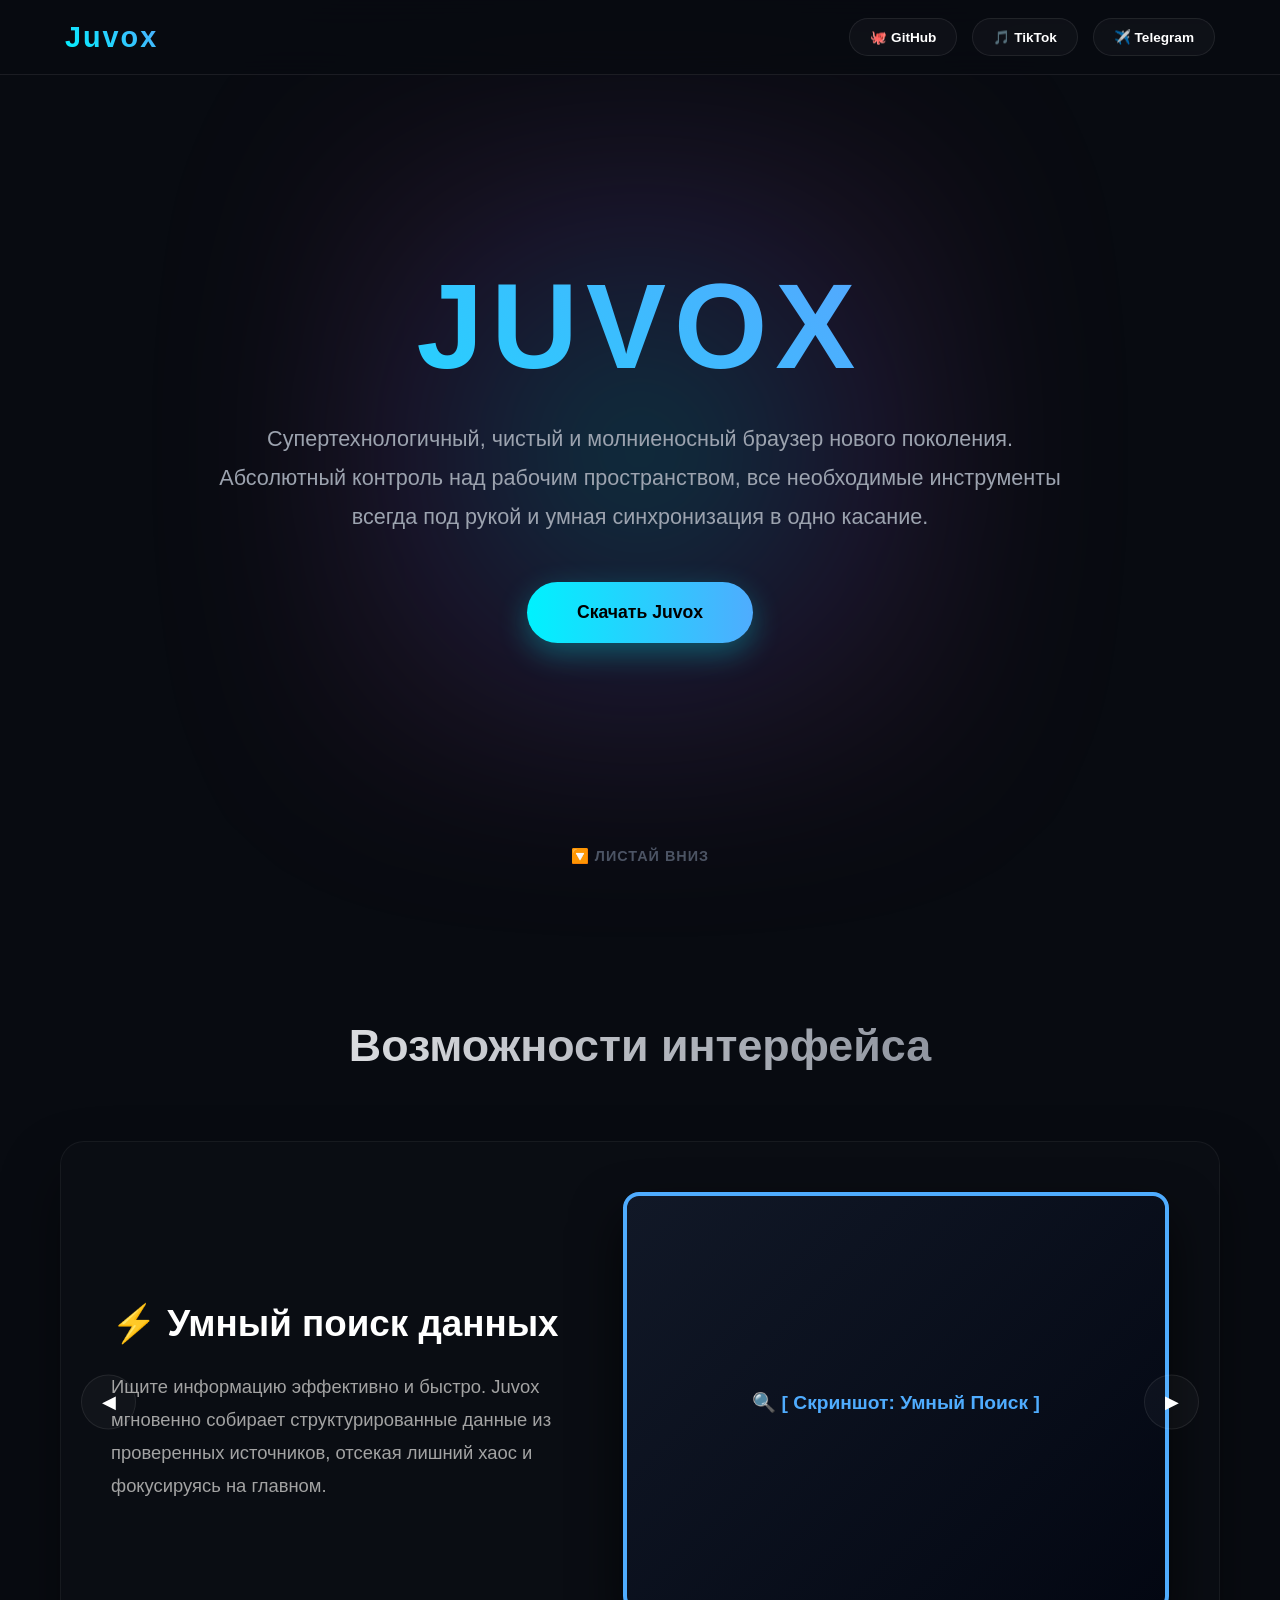
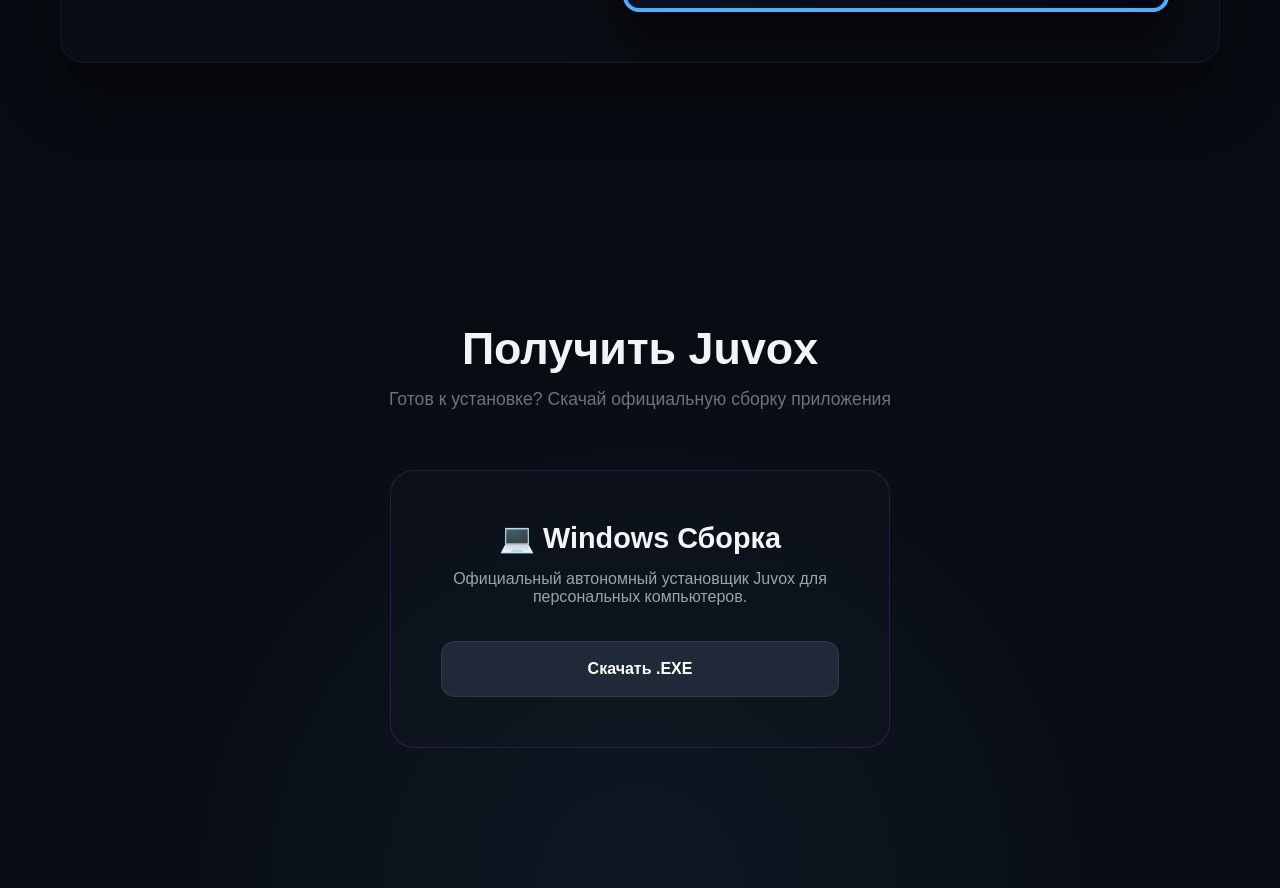
==== commit ca33d13f: "Update index.html" ====
--- a/index.html
+++ b/index.html
@@ -77,7 +77,7 @@
         .nav-link.tiktok:hover { background: #ff0050; border-color: #ff0050; box-shadow: 0 0 15px rgba(255,0,80,0.6); }
         .nav-link.tg:hover { background: #0088cc; border-color: #0088cc; box-shadow: 0 0 15px rgba(0,136,204,0.6); }
 
-        /* ГЛАВНЫЙ ЭКРАН (HERO SECTION) */
+        /* ГЛАВНЫЙ ЭКРАН */
         .hero-section {
             position: relative;
             height: 100vh;
@@ -89,7 +89,6 @@
             padding: 0 20px;
         }
 
-        /* Яркие неоновые краски на фоне */
         .hero-bg-glow {
             position: absolute;
             width: 700px;
@@ -173,7 +172,7 @@
             60% { transform: translateY(-6px); }
         }
 
-        /* АНИМАЦИОННОЕ ПРОЛИСТЫВАНИЕ (СЛАЙДЕР ВОЗМОЖНОСТЕЙ) */
+        /* СЕКЦИЯ С АНИМАЦИОННЫМ ПРОЛИСТЫВАНИЕМ */
         .features-section {
             padding: 120px 20px;
             max-width: 1200px;
@@ -227,31 +226,30 @@
         }
 
         .slide-info {
-            flex: 1;
+            flex: 1.1;
         }
 
         .slide-info h3 {
-            font-size: 2.2rem;
+            font-size: 2.3rem;
             margin-bottom: 25px;
             color: #fff;
             font-weight: 900;
         }
 
         .slide-info p {
-            color: #9ca3af;
-            line-height: 1.7;
-            font-size: 1.1rem;
+            color: #a3a3a3;
+            line-height: 1.8;
+            font-size: 1.15rem;
         }
 
         .slide-preview {
-            flex: 1.4;
+            flex: 1.3;
             height: 100%;
             display: flex;
             justify-content: center;
             align-items: center;
         }
 
-        /* Имитация скриншотов браузера */
         .mockup-screen {
             width: 100%;
             height: 100%;
@@ -270,7 +268,6 @@
             overflow: hidden;
         }
 
-        /* Кнопки управления слайдером */
         .slider-btn {
             position: absolute;
             top: 50%;
@@ -300,7 +297,7 @@
         .prev-btn { left: 20px; }
         .next-btn { right: 20px; }
 
-        /* ЗОНА СКАЧИВАНИЯ КАРТОЧКИ */
+        /* ЗОНА СКАЧИВАНИЯ */
         .download-section {
             padding: 140px 20px;
             text-align: center;
@@ -313,30 +310,28 @@
         .download-cards {
             display: flex;
             justify-content: center;
-            gap: 30px;
-            max-width: 850px;
+            max-width: 500px;
             margin: 0 auto;
         }
 
         .card {
             background: rgba(255, 255, 255, 0.01);
             border: 1px solid rgba(255, 255, 255, 0.04);
-            border-radius: 20px;
-            padding: 45px;
+            border-radius: 24px;
+            padding: 50px;
             flex: 1;
             transition: all 0.3s;
+            border-color: rgba(139, 92, 246, 0.2);
         }
 
         .card:hover { 
             transform: translateY(-8px); 
             background: rgba(255, 255, 255, 0.02); 
-            border-color: rgba(79, 172, 254, 0.3);
-            box-shadow: 0 20px 40px rgba(0,0,0,0.5);
-        }
-        .card.installer { border-color: rgba(139, 92, 246, 0.2); }
-        .card.installer:hover { border-color: #8b5cf6; }
-
-        .card h3 { font-size: 1.6rem; margin-bottom: 15px; font-weight: 900; }
+            border-color: #8b5cf6;
+            box-shadow: 0 25px 50px rgba(139, 92, 246, 0.2);
+        }
+
+        .card h3 { font-size: 1.8rem; margin-bottom: 15px; font-weight: 900; }
         .card p { font-size: 1rem; color: #9ca3af; margin-bottom: 35px; }
 
         .card-btn {
@@ -344,22 +339,18 @@
             text-decoration: none;
             background: #1f2937;
             color: #fff;
-            padding: 16px;
-            border-radius: 12px;
+            padding: 18px;
+            border-radius: 14px;
             font-weight: bold;
             border: 1px solid rgba(255,255,255,0.08);
             cursor: pointer;
             transition: all 0.2s;
         }
         .card:hover .card-btn {
-            background: #4facfe;
-            color: #000;
-            border-color: #4facfe;
-        }
-        .card.installer:hover .card-btn {
             background: #8b5cf6;
             color: #fff;
             border-color: #8b5cf6;
+            box-shadow: 0 0 15px rgba(139, 92, 246, 0.5);
         }
     </style>
 </head>
@@ -380,7 +371,7 @@
         <div class="hero-bg-glow"></div>
         <div class="hero-content">
             <h1 class="hero-title">JUVOX</h1>
-            <p class="hero-subtitle">Супертехнологичный, чистый и молниеносный браузер нового поколения.<br>Полная независимость от рекламы, умный поиск контента и кастомные стили в один клик.</p>
+            <p class="hero-subtitle">Супертехнологичный, чистый и молниеносный браузер нового поколения.<br>Абсолютный контроль над рабочим пространством, все необходимые инструменты всегда под рукой и умная синхронизация в одно касание.</p>
             <a href="#download-zone" class="download-btn">Скачать Juvox</a>
         </div>
         <div class="scroll-arrow">🔽 ЛИСТАЙ ВНИЗ</div>
@@ -394,8 +385,8 @@
                 
                 <div class="slide active">
                     <div class="slide-info">
-                        <h3>⚡ Абсолютно чистый поиск</h3>
-                        <p>Никаких баннеров, трекеров и навязчивого мусора. Juvox забирает только полезную текстовую информацию и выдаёт её мгновенно.</p>
+                        <h3>⚡ Умный поиск данных</h3>
+                        <p>Ищите информацию эффективно и быстро. Juvox мгновенно собирает структурированные данные из проверенных источников, отсекая лишний хаос и фокусируясь на главном.</p>
                     </div>
                     <div class="slide-preview">
                         <div class="mockup-screen" style="border-color: #4facfe; color: #4facfe;">🔍 [ Скриншот: Умный Поиск ]</div>
@@ -405,7 +396,7 @@
                 <div class="slide">
                     <div class="slide-info">
                         <h3>🎨 Глубокая кастомизация</h3>
-                        <p>Выбирайте готовые темы оформления на ходу или создайте неповторимый стиль, установив свои живые обои на задний план.</p>
+                        <p>Полная свобода самовыражения: свободно меняйте виджеты, настраивайте фоны, шрифты, цветовые палитры и элементы управления так, как пожелаете. Создайте своё идеальное, уникальное визуальное окружение, полностью адаптированное под ваши привычки и настроение.</p>
                     </div>
                     <div class="slide-preview">
                         <div class="mockup-screen" style="background: linear-gradient(135deg, #1e1b4b, #08071a); border-color: #8b5cf6; color: #8b5cf6;">🎭 [ Скриншот: Темы и Стили ]</div>
@@ -414,8 +405,8 @@
 
                 <div class="slide">
                     <div class="slide-info">
-                        <h3>⏱️ Полезные инструменты</h3>
-                        <p>Встроенный точный секундомер, инженерный калькулятор и генератор криптографических паролей доступны в выдвижной панели.</p>
+                        <h3>⏱️ Все нужные инструменты под рукой</h3>
+                        <p>Забудьте о поиске сторонних расширений или открытии лишних вкладок — всё самое важное уже встроено в систему. Высокоточный секундомер, удобный инженерный калькулятор и защищенный генератор сложных криптографических паролей доступны в один клик прямо из вашей панели управления.</p>
                     </div>
                     <div class="slide-preview">
                         <div class="mockup-screen" style="background: linear-gradient(135deg, #062f22, #022c22); border-color: #10b981; color: #10b981;">🛠️ [ Скриншот: Виджет-панель ]</div>
@@ -431,16 +422,11 @@
 
     <section id="download-zone" class="download-section">
         <h2>Получить Juvox</h2>
-        <p>Выберите платформу для развертывания приложения</p>
+        <p>Готов к установке? Скачай официальную сборку приложения</p>
         <div class="download-cards">
             <div class="card">
-                <h3>📦 Исходный код</h3>
-                <p>Полный архив файлов проекта для ручной сборки.</p>
-                <a href="#" class="card-btn">Скачать .ZIP</a>
-            </div>
-            <div class="card installer">
                 <h3>💻 Windows Сборка</h3>
-                <p>Автономный установщик для персональных компьютеров.</p>
+                <p>Официальный автономный установщик Juvox для персональных компьютеров.</p>
                 <a href="#" class="card-btn">Скачать .EXE</a>
             </div>
         </div>
